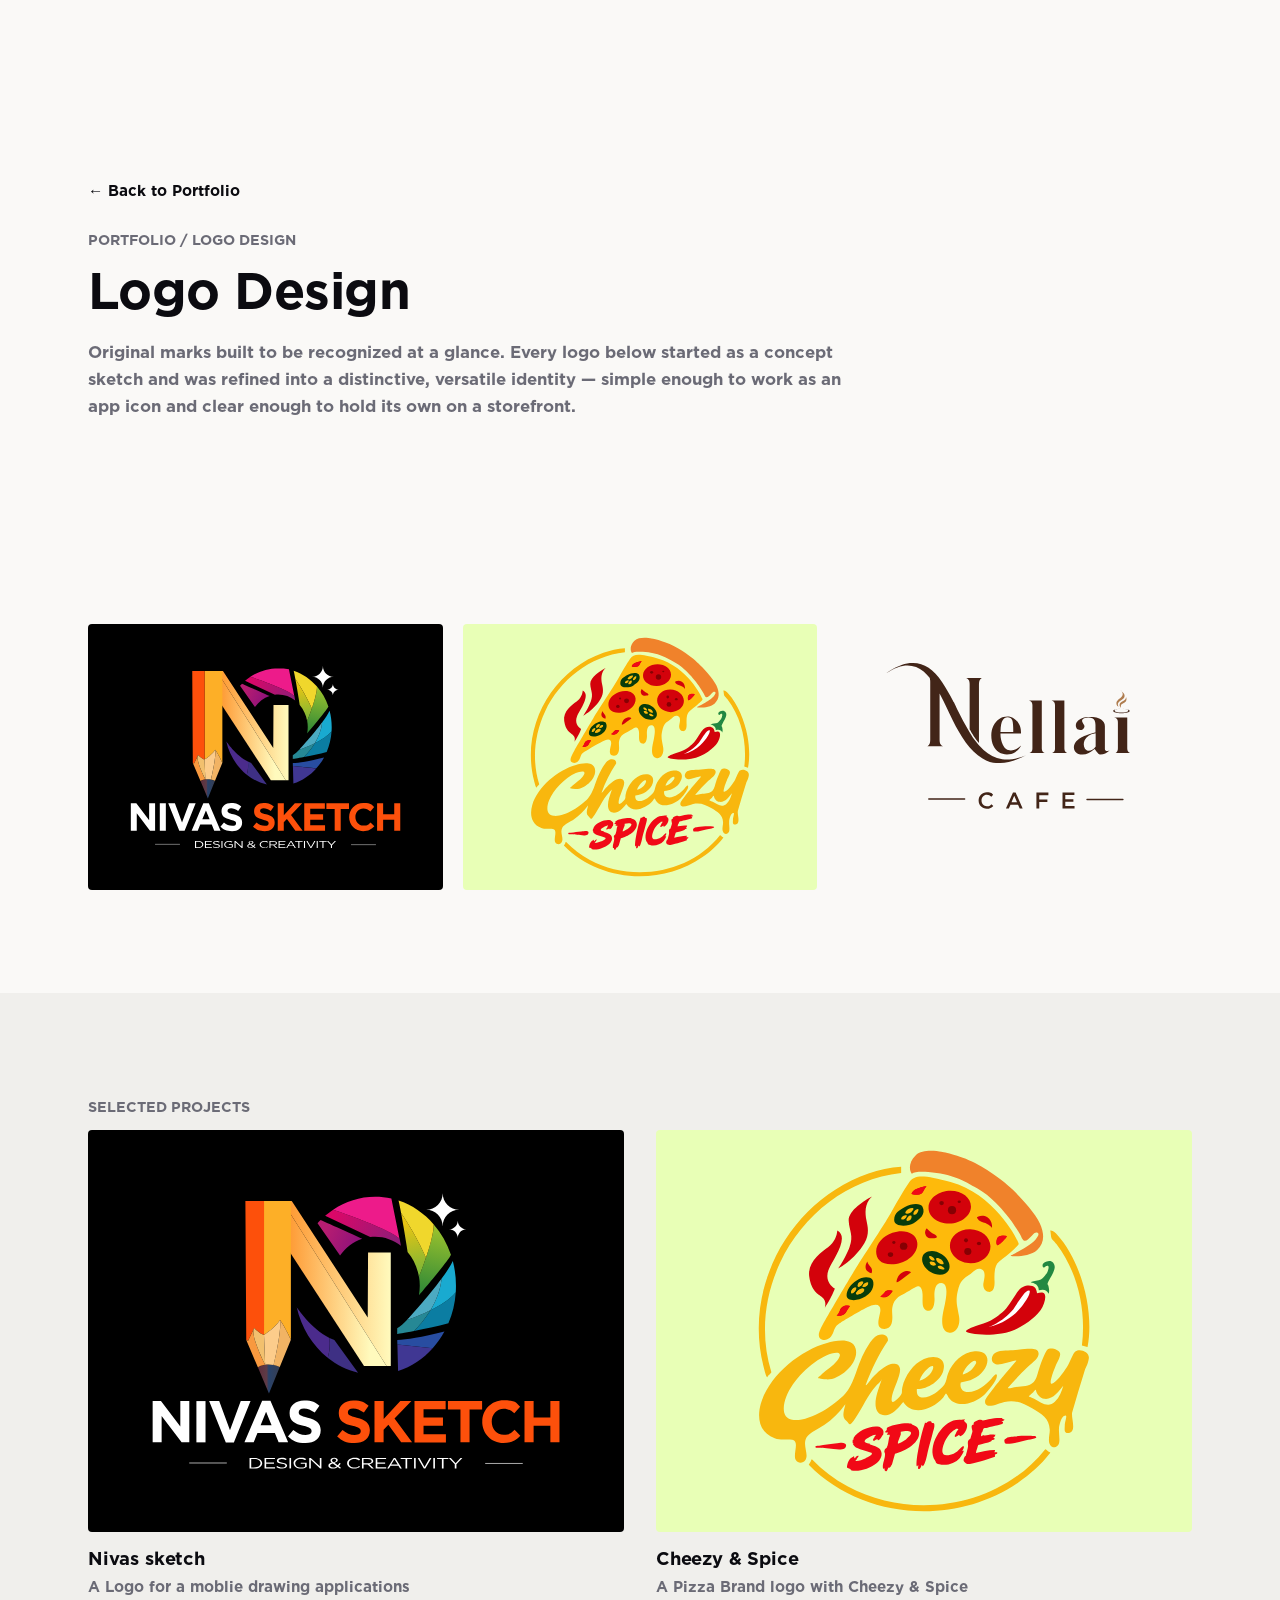
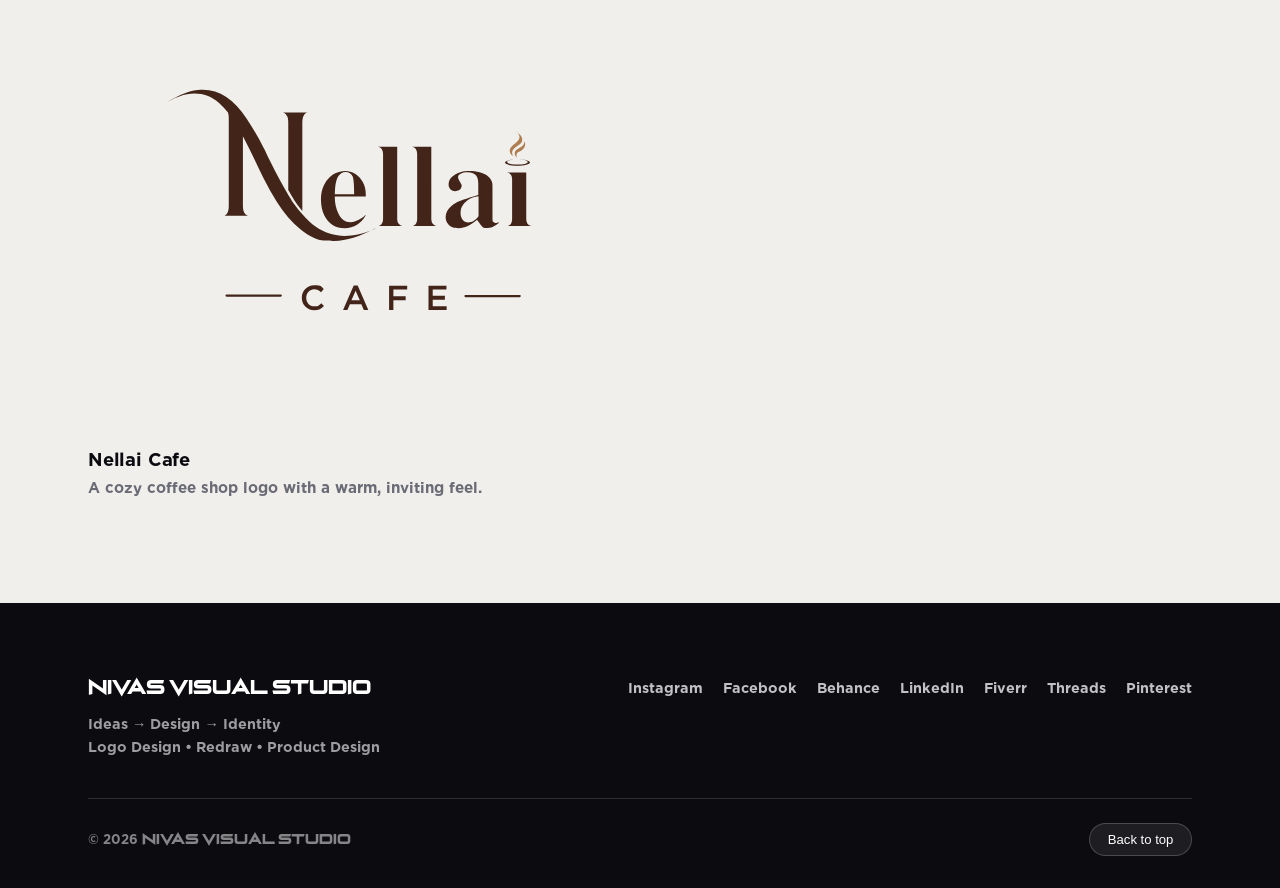
==== logo-design.html @ eeae7294 "nvs" ====
<!DOCTYPE html>
<html lang="en">
<head>
  <meta charset="UTF-8">
  <meta name="viewport" content="width=device-width, initial-scale=1.0">
  <title>Logo Design — NIVAS VISUAL STUDIO</title>
  <meta name="description" content="Logo Design portfolio — NIVAS VISUAL STUDIO">

  <link rel="stylesheet" href="css/style.css">
  <link rel="icon" type="image/svg+xml" href="assets/logo.svg">
</head>
<body>

  <section class="page-intro">
    <div class="container">
      <a href="main.html#portfolio" class="back-link reveal">&larr; Back to Portfolio</a>
      <p class="page-eyebrow reveal">PORTFOLIO / LOGO DESIGN</p>
      <h1 class="page-title reveal">Logo Design</h1>
      <p class="page-lede reveal">Original marks built to be recognized at a glance. Every logo below started as a concept sketch and was refined into a distinctive, versatile identity &mdash; simple enough to work as an app icon and clear enough to hold its own on a storefront.</p>
    </div>
  </section>

  <section>
    <div class="container">
      <div class="gallery-grid reveal">
        <img src="images/logo/Nivas sketch app logo.svg" alt="Logo design gallery image 1" loading="lazy">
        <img src="images/logo/Cheezy Spice Pizza Logo.svg" alt="Logo design gallery image 2" loading="lazy">
        <img src="images/logo/Nellai Cafe.svg" alt="Logo design gallery image 3" loading="lazy">
      </div>
    </div>
  </section>

  <section style="background: var(--color-paper-dim);">
    <div class="container">
      <p class="page-eyebrow reveal">SELECTED PROJECTS</p>

      <div class="project-grid reveal">
        <div class="project-card">
          <img src="images/logo/Nivas sketch app logo.svg" alt="Project 01" loading="lazy">
          <h3 class="project-title">Nivas sketch</h3>
          <p class="project-desc">A Logo for a moblie drawing applications</p>
        </div>

        <div class="project-card">
          <img src="images/logo/Cheezy Spice Pizza Logo.svg" alt="Project 02" loading="lazy">
          <h3 class="project-title">Cheezy & Spice</h3>
          <p class="project-desc">A Pizza Brand logo with Cheezy & Spice</p>
        </div>

        <div class="project-card">
          <img src="images/logo/Nellai Cafe.svg" alt="Project 03" loading="lazy">
          <h3 class="project-title">Nellai Cafe</h3>
          <p class="project-desc">A cozy coffee shop logo with a warm, inviting feel.</p>
        </div>
      </div>
    </div>
  </section>

  <footer class="site-footer">
    <div class="container">
      <div class="footer-top">
        <div>
          <p class="footer-brand">NIVAS VISUAL STUDIO</p>
          <p class="footer-tagline">Ideas &rarr; Design &rarr; Identity</p>
          <p class="footer-services">Logo Design &bull; Redraw &bull; Product Design</p>
        </div>

        <ul class="footer-social">
          <li><a href="https://www.instagram.com/nivas_visuals?stkn=MXJjbTNqYXFpa2Yycw==" target="_blank" rel="noopener">Instagram</a></li>
          <li><a href="https://www.facebook.com/share/1EwUZqebmU/" target="_blank" rel="noopener">Facebook</a></li>
          <li><a href="https://www.behance.net/srinivachinnad" target="_blank" rel="noopener">Behance</a></li>
          <li><a href="https://www.linkedin.com/in/nivas-visual-studio-7a949943b" target="_blank" rel="noopener">LinkedIn</a></li>
          <li><a href="https://www.fiverr.com/nivas_san_" target="_blank" rel="noopener">Fiverr</a></li>
          <li><a href="https://www.threads.com/@nivas_visuals" target="_blank" rel="noopener">Threads</a></li>
          <li><a href="https://pin.it/4zKWXtsOT" target="_blank" rel="noopener">Pinterest</a></li>
        </ul>
      </div>

      <div class="footer-bottom">
        <span>&copy; 2026 <span class="brand-name">NIVAS VISUAL STUDIO</span></span>
        <button class="back-to-top" type="button">Back to top</button>
      </div>
    </div>
  </footer>

  <script src="js/script.js"></script>
  <script>
  (function () {
    var nav = performance.getEntriesByType('navigation')[0];
    var isReload = nav ? nav.type === 'reload'
                       : performance.navigation && performance.navigation.type === 1;

    if (isReload) {
      // Don't let the browser restore the old scroll position
      if ('scrollRestoration' in history) history.scrollRestoration = 'manual';

      // Remove #section from the URL so the browser doesn't jump to it
      if (location.hash) history.replaceState(null, '', location.pathname + location.search);

      window.scrollTo(0, 0);
      window.addEventListener('load', function () {
        window.scrollTo(0, 0);
      });
    }
  })();
</script>
</body>
</html>
---- css/style.css ----
/* Nivas Visual Studio */

@font-face {
  font-family: "Decadence Straight";
  src: url("../fonts/DecadenceStraight.otf") format("opentype");
  font-weight: 100 900;
  font-style: normal;
  font-display: swap;
}

@font-face {
  font-family: "Gotham Bold";
  src: url("../fonts/Gotham-Bold.otf") format("opentype");
  font-weight: 100 900;
  font-style: normal;
  font-display: swap;
}

:root {
  --color-ink: #0b0b10;
  --color-paper: #faf9f7;
  --color-paper-dim: #f0efec;
  --color-gray: #6b6b76;
  --color-line: #e2e0db;
  --color-accent-a: #5b5fef;
  --color-accent-b: #8b5cf6;
  --color-accent-grad: linear-gradient(135deg, var(--color-accent-a), var(--color-accent-b));

  --font-display: "Gotham Bold", "Helvetica Neue", Arial, sans-serif;
  --font-brand: "Decadence Straight", Georgia, serif;
  --font-body: "Gotham Bold", "Helvetica Neue", Arial, sans-serif;

  --space-section: clamp(4rem, 8vw, 8rem);
  --content-max: 1200px;
  --content-narrow: 760px;
}

/* Reset */
*, *::before, *::after { box-sizing: border-box; }

html {
  scroll-behavior: smooth;
  scroll-padding-top: 88px;
}

@media (prefers-reduced-motion: reduce) {
  html { scroll-behavior: auto; }
  * { animation-duration: 0.01ms !important; animation-iteration-count: 1 !important; transition-duration: 0.01ms !important; }
}

body {
  margin: 0;
  font-family: var(--font-body);
  color: var(--color-ink);
  background: var(--color-paper);
  line-height: 1.6;
  -webkit-font-smoothing: antialiased;
  font-synthesis: none;
}

img { max-width: 100%; display: block; }

a { color: inherit; text-decoration: none; }

h1, h2, h3, h4 {
  font-family: var(--font-display);
  margin: 0;
  line-height: 1.1;
  letter-spacing: -0.01em;
}

p { margin: 0; }

.container {
  max-width: var(--content-max);
  margin: 0 auto;
  padding: 0 clamp(1.25rem, 4vw, 3rem);
}

section { padding: var(--space-section) 0; }

.visually-hidden {
  position: absolute;
  width: 1px;
  height: 1px;
  overflow: hidden;
  clip: rect(0,0,0,0);
  white-space: nowrap;
}

a:focus-visible,
button:focus-visible,
input:focus-visible,
textarea:focus-visible,
select:focus-visible {
  outline: 2px solid var(--color-accent-a);
  outline-offset: 3px;
}

/* Header */
.site-header {
  position: fixed;
  top: 0;
  left: 0;
  right: 0;
  z-index: 500;
  background: rgba(250, 249, 247, 0.85);
  backdrop-filter: blur(10px);
  border-bottom: 1px solid var(--color-line);
}

.site-header .container {
  display: flex;
  align-items: center;
  justify-content: space-between;
  height: 76px;
}

.brand {
  display: flex;
  align-items: center;
  gap: 0.65rem;
  font-family: var(--font-brand);
  font-weight: 600;
  font-size: 1.05rem;
}

.brand-mark { width: 30px; height: 30px; }

.main-nav ul {
  list-style: none;
  display: flex;
  gap: clamp(1.25rem, 2vw, 2.25rem);
  margin: 0;
  padding: 0;
}

.main-nav a {
  font-size: 0.95rem;
  color: var(--color-ink);
  position: relative;
  padding: 0.25rem 0;
}

.main-nav a::after {
  content: "";
  position: absolute;
  left: 0;
  right: 100%;
  bottom: -2px;
  height: 1px;
  background: var(--color-ink);
  transition: right 0.25s ease;
}

.main-nav a:hover::after { right: 0; }

.nav-toggle {
  display: none;
  flex-direction: column;
  justify-content: center;
  gap: 5px;
  width: 40px;
  height: 40px;
  background: none;
  border: none;
  cursor: pointer;
  z-index: 600;
}

.nav-toggle span {
  display: block;
  height: 2px;
  background: var(--color-ink);
  border-radius: 2px;
  transition: transform 0.3s ease, opacity 0.3s ease;
}

.nav-toggle.is-open span:nth-child(1) { transform: translateY(7px) rotate(45deg); }
.nav-toggle.is-open span:nth-child(2) { opacity: 0; }
.nav-toggle.is-open span:nth-child(3) { transform: translateY(-7px) rotate(-45deg); }

@media (max-width: 860px) {
  .nav-toggle { display: flex; }

  .main-nav {
    position: fixed;
    inset: 76px 0 0 0;
    background: var(--color-paper);
    transform: translateY(-8px);
    opacity: 0;
    pointer-events: none;
    transition: opacity 0.25s ease, transform 0.25s ease;
  }

  .main-nav.is-open {
    opacity: 1;
    transform: translateY(0);
    pointer-events: auto;
  }

  .main-nav ul {
    flex-direction: column;
    padding: 2rem clamp(1.25rem, 4vw, 3rem);
    gap: 1.5rem;
  }

  .main-nav a { font-size: 1.25rem; }
}

/* Hero */
.hero {
  position: relative;
  min-height: 100vh;
  display: flex;
  align-items: center;
  justify-content: center;
  overflow: hidden;
  background: var(--color-ink);
}

.hero-media {
  position: absolute;
  inset: 0;
}

.hero-media img {
  width: 100%;
  height: 100%;
  object-fit: cover;
  opacity: 0.55;
}

.hero-media::after {
  content: "";
  position: absolute;
  inset: 0;
  background: linear-gradient(180deg, rgba(11,11,16,0.35) 0%, rgba(11,11,16,0.75) 100%);
}

.hero-content {
  position: relative;
  z-index: 2;
  text-align: center;
  color: #fff;
  padding: 0 1.5rem;
  opacity: 0;
  transform: translateY(18px);
  animation: hero-in 1s ease forwards 0.2s;
}

@keyframes hero-in {
  to { opacity: 1; transform: translateY(0); }
}

.hero-logo {
  width: clamp(300px, 10vw, 96px);
  margin: 0 auto 1.75rem;
}

.hero-title {
  font-size: clamp(2rem, 5vw, 3.4rem);
  font-weight: 600;
  letter-spacing: 0.02em;
}

.hero-tagline {
  margin-top: 1rem;
  font-family: var(--font-body);
  font-size: clamp(1rem, 1.6vw, 1.2rem);
  color: rgba(255,255,255,0.78);
}

.scroll-cue {
  position: absolute;
  bottom: 2.25rem;
  left: 50%;
  transform: translateX(-50%);
  z-index: 2;
  display: flex;
  flex-direction: column;
  align-items: center;
  gap: 0.5rem;
  color: rgba(255,255,255,0.7);
  font-size: 0.75rem;
  letter-spacing: 0.08em;
}

.scroll-cue svg {
  animation: cue-bob 1.8s ease-in-out infinite;
}

@keyframes cue-bob {
  0%, 100% { transform: translateY(0); }
  50% { transform: translateY(6px); }
}

/* Scroll reveal */
.reveal {
  opacity: 0;
  transform: translateY(24px);
  transition: opacity 0.7s ease, transform 0.7s ease;
}

.reveal.is-visible { opacity: 1; transform: translateY(0); }

/* Section headings */
.section-heading {
  font-size: clamp(1.9rem, 3.4vw, 2.75rem);
  margin-bottom: 1rem;
}

.section-lede {
  max-width: var(--content-narrow);
  color: var(--color-gray);
  font-size: 1.05rem;
}

/* About */
.about-grid {
  display: grid;
  grid-template-columns: 1.1fr 1.4fr;
  gap: clamp(2rem, 5vw, 5rem);
  align-items: start;
}

.about-headline {
  font-size: clamp(1.7rem, 3vw, 2.3rem);
  color: var(--color-ink);
}

.about-copy p { margin-bottom: 1.15rem; color: var(--color-gray); }
.about-copy p:last-child { margin-bottom: 0; }
.about-copy strong { color: var(--color-ink); font-weight: 600; }

.pillars {
  font-family: var(--font-display);
  font-weight: 600;
  color: var(--color-ink);
}

@media (max-width: 860px) {
  .about-grid { grid-template-columns: 1fr; }
}

/* Services */
.service-block {
  display: grid;
  grid-template-columns: 0.9fr 1.1fr;
  gap: clamp(2rem, 5vw, 4rem);
  align-items: center;
  padding: clamp(2.5rem, 5vw, 4rem) 0;
  border-top: 1px solid var(--color-line);
}

.service-block:first-of-type { border-top: none; }

.service-block.is-reversed { grid-template-columns: 1.1fr 0.9fr; }
.service-block.is-reversed .service-copy { order: 2; }
.service-block.is-reversed .service-figure { order: 1; }

.service-number {
  font-family: var(--font-display);
  font-size: 0.9rem;
  color: var(--color-gray);
  margin-bottom: 0.75rem;
}

.service-title {
  font-size: clamp(1.5rem, 2.6vw, 2.1rem);
  margin-bottom: 0.6rem;
}

.service-subtitle {
  color: var(--color-gray);
  font-style: normal;
  margin-bottom: 1.1rem;
  font-size: 1.05rem;
}

.service-desc { color: var(--color-gray); margin-bottom: 1.4rem; }

.service-list {
  list-style: none;
  margin: 0;
  padding: 0;
  display: grid;
  gap: 0.6rem;
}

.service-list li {
  position: relative;
  padding-left: 1.4rem;
  font-size: 0.95rem;
}

.service-list li::before {
  content: "";
  position: absolute;
  left: 0;
  top: 0.55em;
  width: 6px;
  height: 6px;
  border-radius: 50%;
  background: var(--color-accent-grad);
}

.service-figure {
  border-radius: 4px;
  overflow: hidden;
  aspect-ratio: 4/3;
}

.service-figure img {
  width: 100%;
  height: 100%;
  object-fit: cover;
  transition: transform 0.6s ease;
}

.service-figure:hover img { transform: scale(1.04); }

@media (max-width: 780px) {
  .service-block, .service-block.is-reversed {
    grid-template-columns: 1fr;
  }

  .service-block.is-reversed .service-copy,
  .service-block.is-reversed .service-figure { order: initial; }
}

/* Process */
.process-grid {
  display: grid;
  grid-template-columns: repeat(4, 1fr);
  gap: 1px;
  background: var(--color-line);
  border: 1px solid var(--color-line);
}

.process-step {
  background: var(--color-paper);
  padding: clamp(1.75rem, 3vw, 2.5rem) clamp(1.25rem, 2vw, 1.75rem);
  transition: background 0.3s ease, transform 0.3s ease;
}

.process-step:hover {
  background: var(--color-ink);
  color: #fff;
  transform: translateY(-4px);
}

.process-step:hover .process-number { color: rgba(255,255,255,0.55); }

.process-number {
  font-family: var(--font-display);
  font-size: 0.85rem;
  color: var(--color-gray);
  margin-bottom: 0.9rem;
}

.process-title {
  font-size: 1.15rem;
  margin-bottom: 0.6rem;
}

.process-desc {
  font-size: 0.92rem;
  color: var(--color-gray);
}

.process-step:hover .process-desc { color: rgba(255,255,255,0.75); }

@media (max-width: 780px) {
  .process-grid { grid-template-columns: 1fr; }
}

/* Principles */
.principles-list {
  border-top: 1px solid var(--color-line);
}

.principle-row {
  display: grid;
  grid-template-columns: 1fr 2fr;
  gap: 1.5rem;
  padding: clamp(1.5rem, 3vw, 2.25rem) 0;
  border-bottom: 1px solid var(--color-line);
  align-items: baseline;
}

.principle-name {
  font-family: var(--font-display);
  font-size: clamp(1.4rem, 2.6vw, 2rem);
}

.principle-desc { color: var(--color-gray); max-width: 46ch; }

@media (max-width: 700px) {
  .principle-row { grid-template-columns: 1fr; gap: 0.4rem; }
}

/* Vision */
.vision {
  background: var(--color-ink);
  color: #fff;
}

.vision-statement {
  font-size: clamp(2rem, 5vw, 3.5rem);
  max-width: 14ch;
  margin-bottom: 1.75rem;
}

.vision-copy {
  max-width: var(--content-narrow);
  color: rgba(255,255,255,0.7);
  font-size: 1.05rem;
}

/* Core services */
.core-services {
  display: grid;
  grid-template-columns: repeat(3, 1fr);
  gap: clamp(1.5rem, 3vw, 2.5rem);
}

.core-service h3 {
  font-size: 1.1rem;
  margin-bottom: 0.5rem;
}

.core-service p { color: var(--color-gray); font-size: 0.95rem; }

@media (max-width: 700px) {
  .core-services { grid-template-columns: 1fr; }
}

/* Portfolio */
.portfolio-grid {
  display: grid;
  grid-template-columns: repeat(3, 1fr);
  gap: 1.25rem;
}

.portfolio-card {
  position: relative;
  display: block;
  aspect-ratio: 3/4;
  overflow: hidden;
  border-radius: 4px;
  background: var(--color-ink);
}

.portfolio-card img {
  width: 100%;
  height: 100%;
  object-fit: cover;
  transition: transform 0.7s ease;
}

.portfolio-card:hover img { transform: scale(1.08); }

.portfolio-overlay {
  position: absolute;
  inset: 0;
  background: linear-gradient(0deg, rgba(11,11,16,0.9) 0%, rgba(11,11,16,0.1) 55%);
  display: flex;
  flex-direction: column;
  justify-content: flex-end;
  padding: 1.75rem;
  color: #fff;
}

.portfolio-name {
  font-size: 1.25rem;
  margin-bottom: 0.4rem;
  transition: color 0.3s ease;
}

.portfolio-card:hover .portfolio-name { color: #cfd0ff; }

.portfolio-tag {
  font-size: 0.88rem;
  color: rgba(255,255,255,0.75);
  transform: translateY(6px);
  opacity: 0.85;
  transition: transform 0.3s ease, opacity 0.3s ease;
}

.portfolio-card:hover .portfolio-tag { transform: translateY(0); opacity: 1; }

@media (max-width: 900px) {
  .portfolio-grid { grid-template-columns: 1fr; }
  .portfolio-card { aspect-ratio: 4/3; }
}

/* Testimonials */
.testimonials-head {
  display: flex;
  align-items: flex-end;
  justify-content: space-between;
  gap: 1.5rem;
  flex-wrap: wrap;
  margin-bottom: 2.5rem;
}

.btn {
  display: inline-flex;
  align-items: center;
  gap: 0.55rem;
  padding: 0.75rem 1.4rem;
  border-radius: 100px;
  font-family: var(--font-body);
  font-size: 0.95rem;
  font-weight: 600;
  cursor: pointer;
  border: 1px solid var(--color-ink);
  background: transparent;
  color: var(--color-ink);
  transition: background 0.25s ease, color 0.25s ease, transform 0.2s ease;
}

.btn:hover { transform: translateY(-1px); }

.btn-primary {
  background: var(--color-ink);
  color: #fff;
  border-color: var(--color-ink);
}

.btn-primary:hover { background: #1e1e28; }

.btn-outline:hover { background: var(--color-ink); color: #fff; }

.testimonial-grid {
  display: grid;
  grid-template-columns: repeat(auto-fit, minmax(260px, 1fr));
  gap: 1.5rem;
}

.testimonial-card {
  background: var(--color-paper-dim);
  border-radius: 6px;
  padding: 1.75rem;
}

.testimonial-person {
  display: flex;
  align-items: center;
  gap: 0.85rem;
  margin-bottom: 1rem;
}

.testimonial-avatar {
  width: 44px;
  height: 44px;
  border-radius: 50%;
  object-fit: cover;
  background: var(--color-accent-grad);
}

.testimonial-name { font-weight: 600; font-size: 0.95rem; }

.testimonial-text {
  font-size: 0.95rem;
  color: var(--color-gray);
}

/* Modal */
.modal-overlay {
  position: fixed;
  inset: 0;
  background: rgba(11,11,16,0.55);
  display: flex;
  align-items: center;
  justify-content: center;
  padding: 1.5rem;
  z-index: 1000;
  opacity: 0;
  pointer-events: none;
  transition: opacity 0.25s ease;
}

.modal-overlay.is-open { opacity: 1; pointer-events: auto; }

.modal {
  background: var(--color-paper);
  border-radius: 8px;
  padding: clamp(1.75rem, 4vw, 2.5rem);
  width: 100%;
  max-width: 460px;
  transform: translateY(12px);
  transition: transform 0.25s ease;
}

.modal-overlay.is-open .modal { transform: translateY(0); }

.modal-head {
  display: flex;
  align-items: center;
  justify-content: space-between;
  margin-bottom: 1.4rem;
}

.modal-close {
  background: none;
  border: none;
  cursor: pointer;
  font-size: 1.4rem;
  line-height: 1;
  color: var(--color-gray);
}

/* Forms */
.form-field { margin-bottom: 1.1rem; }

.form-field label {
  display: block;
  font-size: 0.85rem;
  font-weight: 600;
  margin-bottom: 0.4rem;
}

.form-field input,
.form-field textarea,
.form-field select {
  width: 100%;
  padding: 0.75rem 0.9rem;
  border: 1px solid var(--color-line);
  border-radius: 4px;
  font-family: var(--font-body);
  font-size: 0.95rem;
  background: #fff;
  color: var(--color-ink);
}

.form-field textarea { resize: vertical; min-height: 110px; }

.form-note {
  font-size: 0.82rem;
  color: var(--color-gray);
  margin-top: 0.75rem;
}

.form-success {
  display: none;
  margin-top: 1rem;
  padding: 0.85rem 1rem;
  border-radius: 4px;
  background: #eef1ff;
  color: #363bb0;
  font-size: 0.9rem;
}

.form-success.is-visible { display: block; }

/* Contact */
.contact-grid {
  display: grid;
  grid-template-columns: 1fr 1fr;
  gap: clamp(2rem, 5vw, 4rem);
  align-items: start;
}

.contact-statement {
  font-size: clamp(1.5rem, 3vw, 2.1rem);
  margin-bottom: 1.75rem;
}

.contact-channels {
  list-style: none;
  margin: 0;
  padding: 0;
  display: grid;
  gap: 0.75rem;
}

.contact-channels a {
  display: inline-flex;
  align-items: center;
  gap: 0.5rem;
  font-size: 0.98rem;
  border-bottom: 1px solid transparent;
}

.contact-channels a:hover { border-color: var(--color-ink); }

@media (max-width: 800px) {
  .contact-grid { grid-template-columns: 1fr; }
}

/* Footer */
.site-footer {
  background: var(--color-ink);
  color: rgba(255,255,255,0.8);
  padding: clamp(3rem, 6vw, 4.5rem) 0 2rem;
}

.footer-top {
  display: flex;
  flex-wrap: wrap;
  gap: 2rem;
  justify-content: space-between;
  padding-bottom: 2.5rem;
  border-bottom: 1px solid rgba(255,255,255,0.14);
}

.footer-brand {
  font-family: var(--font-brand);
  font-weight: 600;
  color: #fff;
  font-size: 1.1rem;
  margin-bottom: 0.6rem;
}

.footer-tagline, .footer-services {
  font-size: 0.9rem;
  color: rgba(255,255,255,0.6);
}

.footer-social {
  list-style: none;
  display: flex;
  gap: 1.25rem;
  margin: 0;
  padding: 0;
}

.footer-social a { font-size: 0.9rem; color: rgba(255,255,255,0.75); }
.footer-social a:hover { color: #fff; }

.footer-bottom {
  display: flex;
  justify-content: space-between;
  align-items: center;
  flex-wrap: wrap;
  gap: 1rem;
  padding-top: 1.5rem;
  font-size: 0.82rem;
  color: rgba(255,255,255,0.5);
}

.back-to-top {
  background: rgba(255,255,255,0.08);
  border: 1px solid rgba(255,255,255,0.2);
  color: #fff;
  border-radius: 100px;
  padding: 0.5rem 1.1rem;
  font-size: 0.82rem;
  cursor: pointer;
}

.back-to-top:hover { background: rgba(255,255,255,0.16); }

/* Sub-pages */
.page-intro { padding-top: calc(76px + var(--space-section)); }

.page-eyebrow {
  color: var(--color-gray);
  font-size: 0.9rem;
  margin-bottom: 0.75rem;
}

.page-title {
  font-size: clamp(2.1rem, 5vw, 3.2rem);
  margin-bottom: 1.25rem;
}

.page-lede {
  max-width: var(--content-narrow);
  color: var(--color-gray);
  font-size: 1.05rem;
}

.gallery-grid {
  display: grid;
  grid-template-columns: repeat(3, 1fr);
  gap: 1.25rem;
}

.gallery-grid img {
  border-radius: 4px;
  aspect-ratio: 4/3;
  object-fit: cover;
}

.project-grid {
  display: grid;
  grid-template-columns: repeat(2, 1fr);
  gap: 2rem;
}

.project-card img {
  border-radius: 4px;
  aspect-ratio: 4/3;
  object-fit: cover;
  margin-bottom: 1rem;
}

.project-title { font-size: 1.15rem; margin-bottom: 0.4rem; }
.project-desc { color: var(--color-gray); font-size: 0.95rem; }

.back-link {
  display: inline-flex;
  align-items: center;
  gap: 0.5rem;
  font-size: 0.95rem;
  font-weight: 600;
  margin-bottom: 1.5rem;
}

@media (max-width: 900px) {
  .gallery-grid, .project-grid { grid-template-columns: 1fr; }
}

/* Brand name font */
.brand-name { font-family: var(--font-brand) !important; }
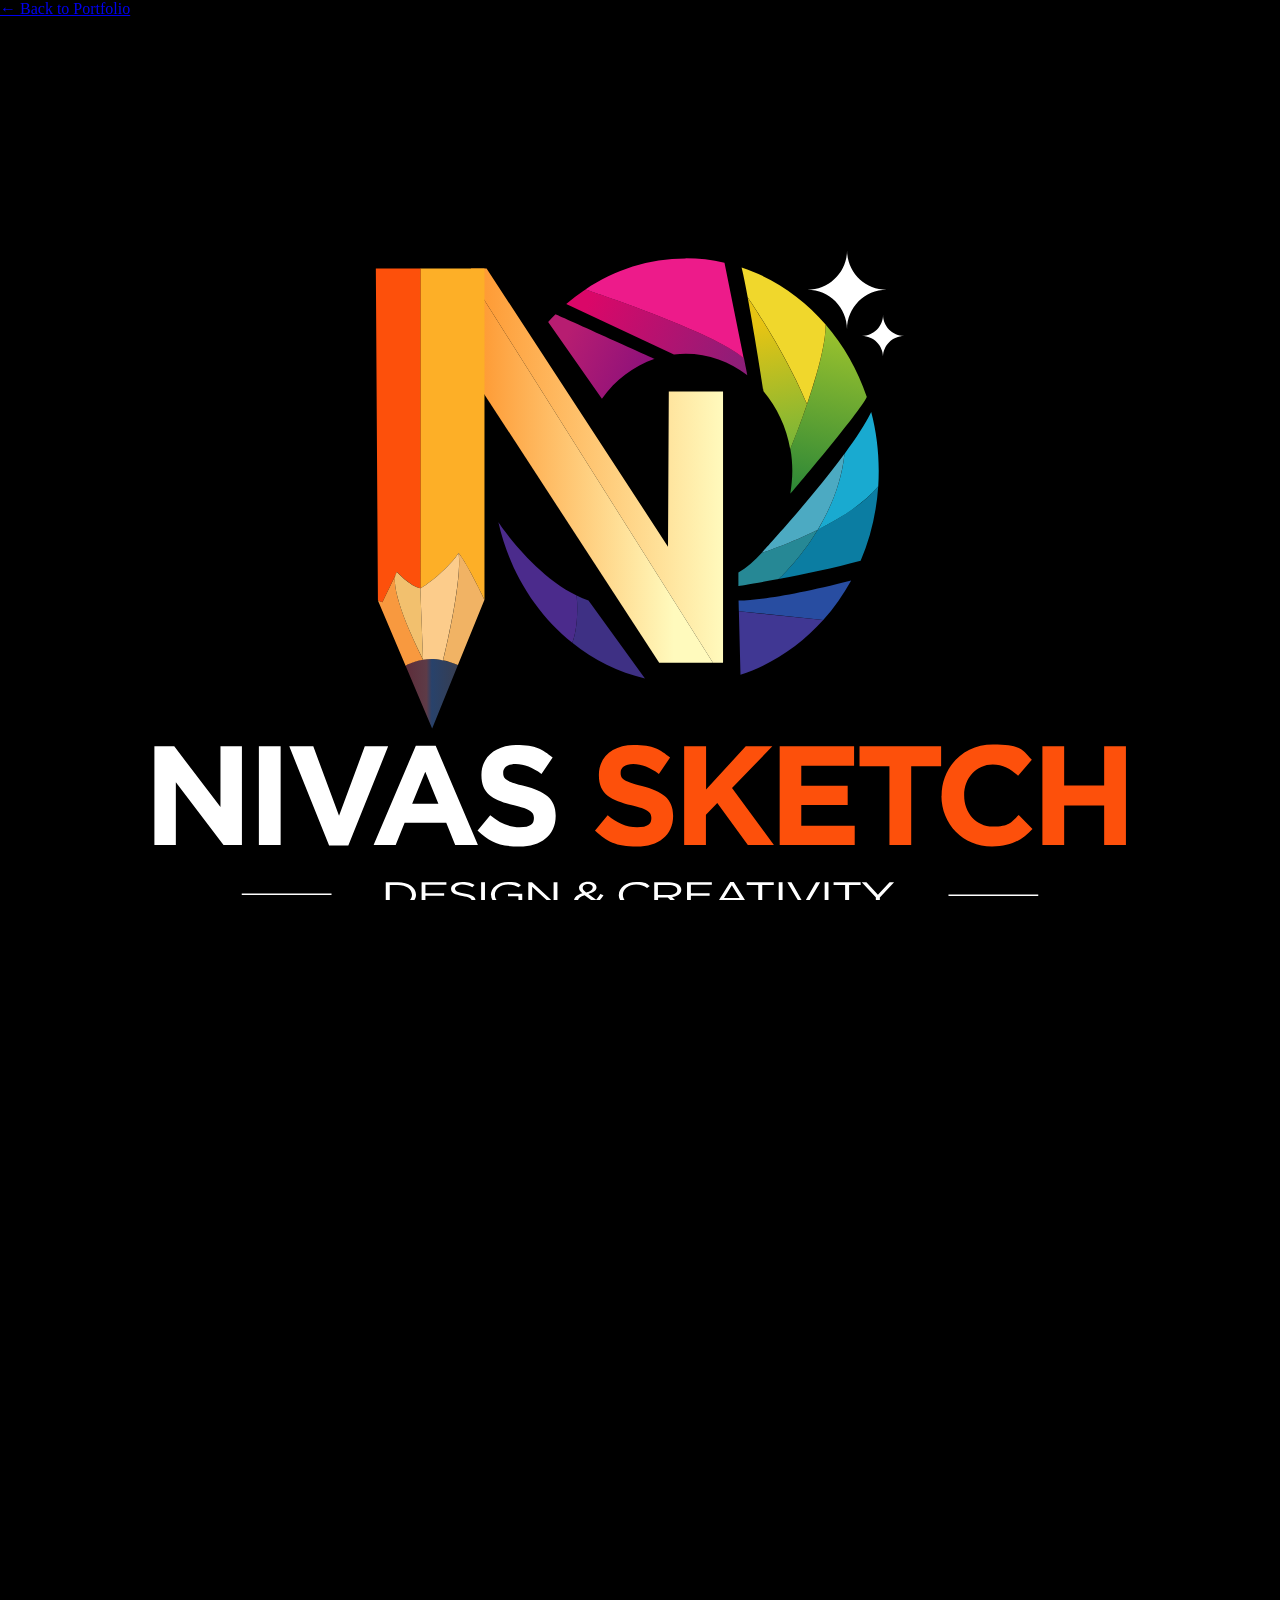
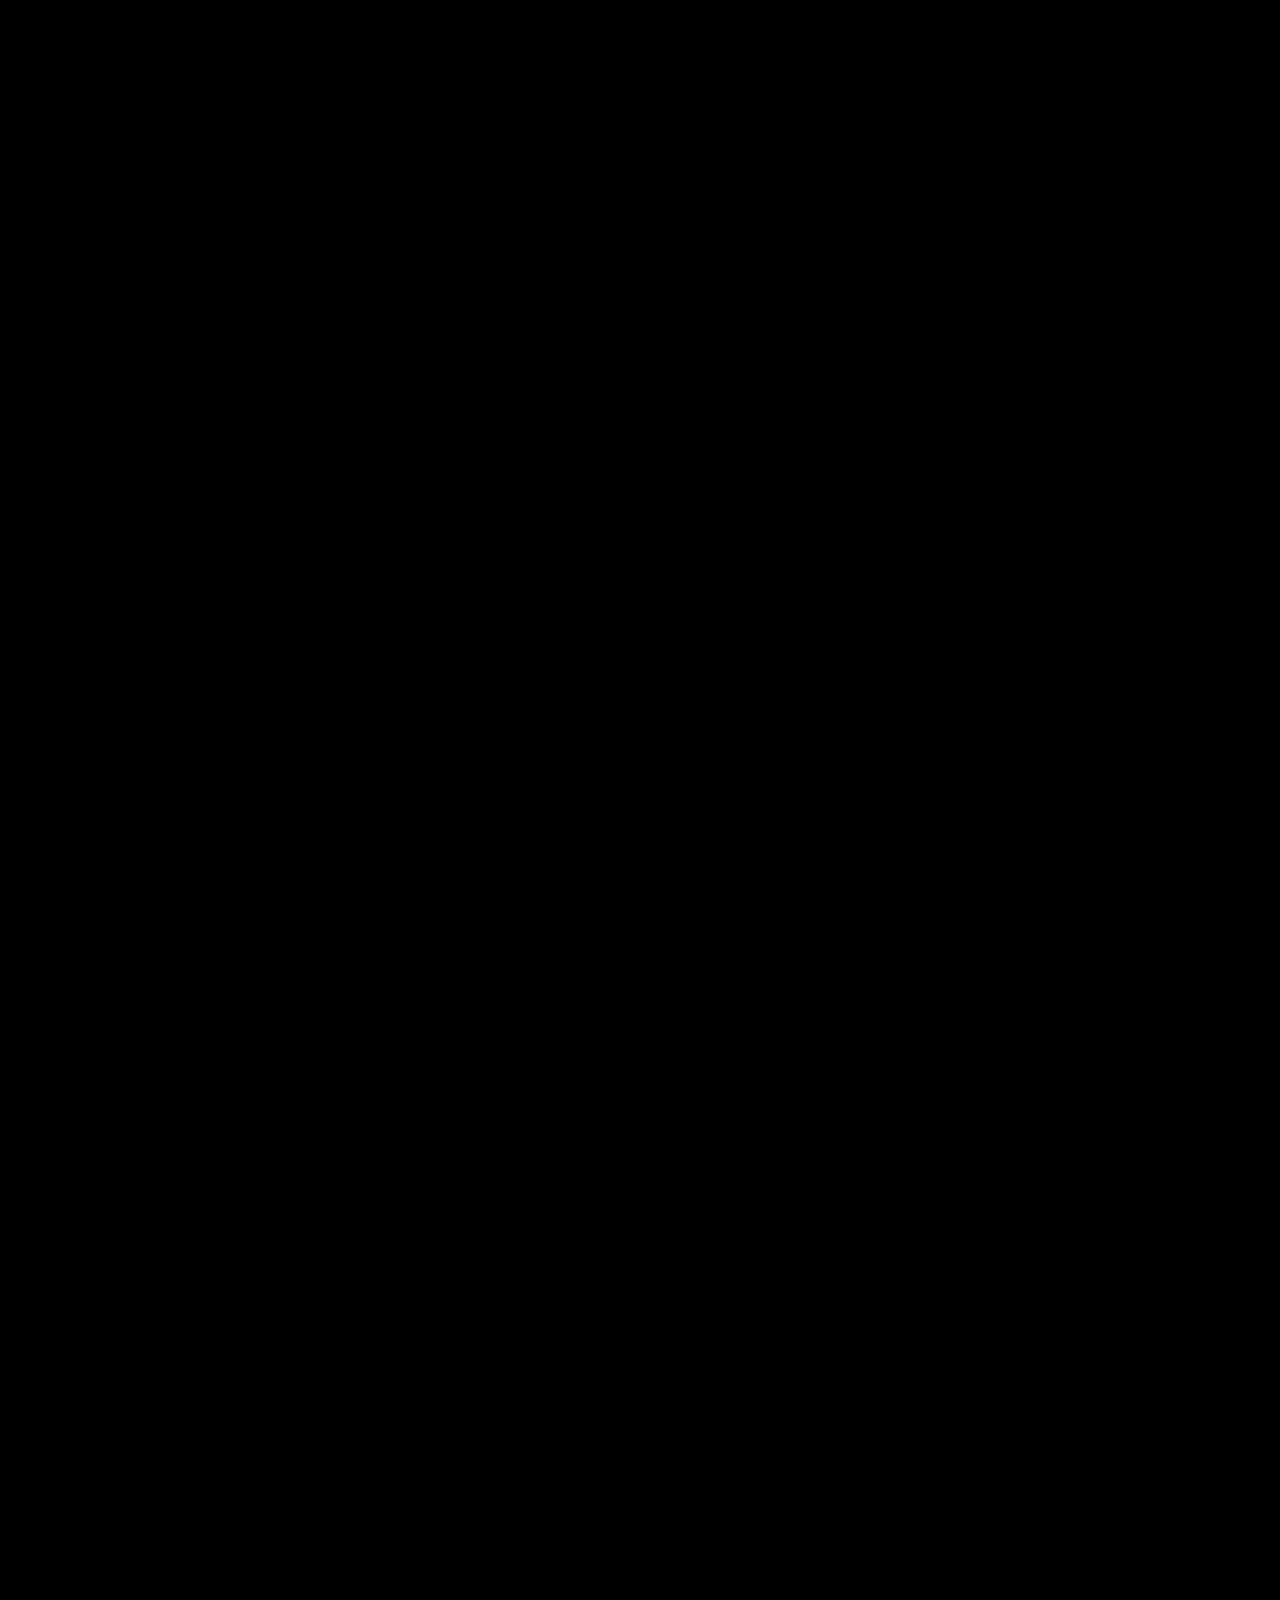
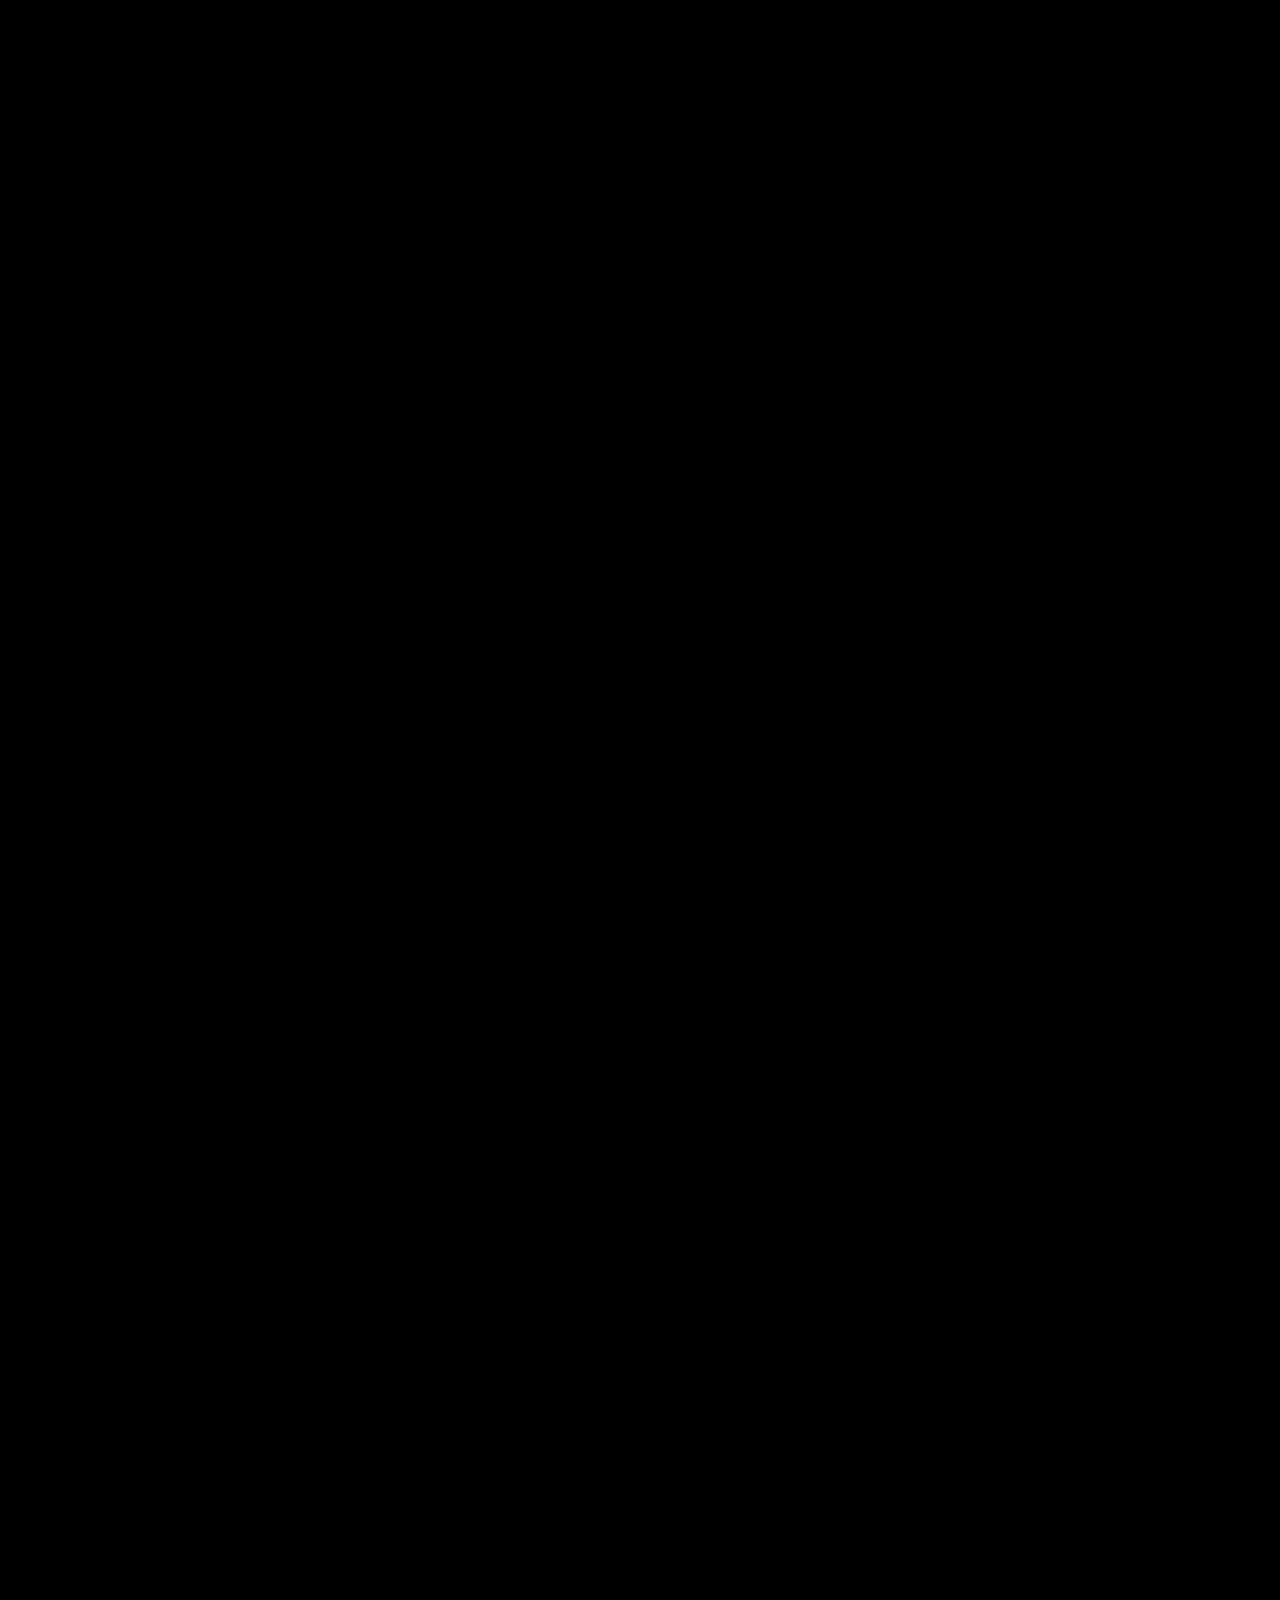
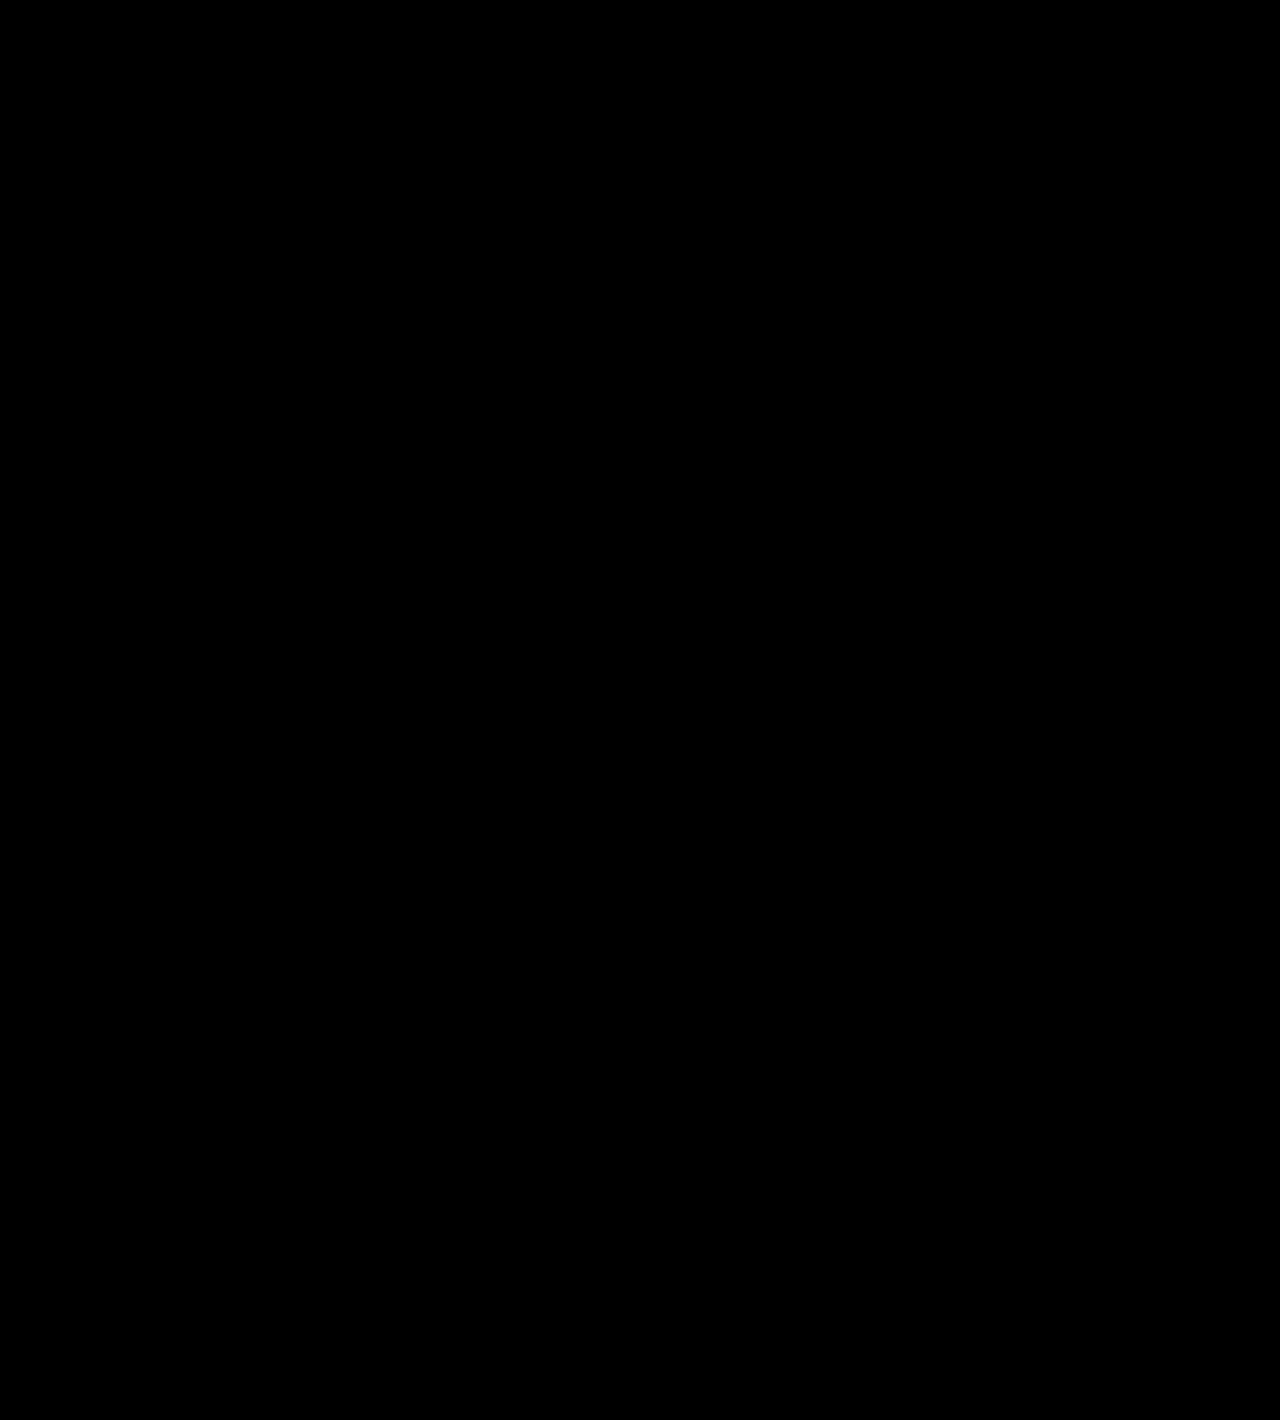
==== commit 7398578c: "Update logo-design.html Updated meta tags and added canonical link for SEO." ====
--- a/logo-design.html
+++ b/logo-design.html
@@ -2,12 +2,21 @@
 <html lang="en">
 <head>
   <meta charset="UTF-8">
-  <meta name="viewport" content="width=device-width, initial-scale=1.0">
-  <title>Logo Design — NIVAS VISUAL STUDIO</title>
-  <meta name="description" content="Logo Design portfolio — NIVAS VISUAL STUDIO">
+  <meta name="viewport" content="width=device-width, initial-scale=1">
+  <title>Nivas Visual Studio | Portfolio & Creative Studio</title>
+  <meta name="description" content="Welcome to Nivas Visual Studio. Explore our visual art, design, and creative portfolio.">
+  <link rel="canonical" href="https://nivasvisualstudio.in/" />
+  <link rel="icon" type="image/svg+xml" href="assets/logo.svg">
+  <meta name="google-site-verification" content="T27HMMKFLb3zvgQTBLSldwvNvk717t6Sdw0P6hKY0VY" />
+  <meta name="theme-color" content="#000000">
 
-  <link rel="stylesheet" href="css/style.css">
-  <link rel="icon" type="image/svg+xml" href="assets/logo.svg">
+  <link rel="preload" href="fonts/DecadenceStraight.otf" as="font" type="font/otf" crossorigin>
+  <link rel="preload" href="fonts/Gotham-Bold.otf" as="font" type="font/otf" crossorigin>
+  <link rel="stylesheet" href="style.css">
+
+  <noscript>
+    <meta http-equiv="refresh" content="0;url=main.html">
+  </noscript>
 </head>
 <body>
 
--- a/style.css
+++ b/style.css
@@ -0,0 +1,358 @@
+@font-face {
+  font-family: "Decadence Straight";
+  src: url("fonts/DecadenceStraight.otf") format("opentype");
+  font-weight: normal;
+  font-style: normal;
+  font-display: block;
+}
+
+@font-face {
+  font-family: "Gotham";
+  src: url("fonts/Gotham-Bold.otf") format("opentype");
+  font-weight: 700;
+  font-style: normal;
+  font-display: block;
+}
+
+:root {
+  --t-jump: 300ms;
+  --t-spread: 450ms;
+  --t-expand: 850ms;
+  --t-tagline: 1450ms;
+  --t-flash: 3450ms;
+  --t-redirect: 3950ms;
+  --t-reduced: 1400ms;
+
+  --d-jump: 650ms;
+  --d-spread: 750ms;
+  --d-expand: 700ms;
+  --d-tagline: 600ms;
+  --d-flash: 420ms;
+  --d-exit: 450ms;
+
+  --bg: #000000;
+  --blue: #0000E1;
+  --white: #FFFFFF;
+  --tagline-color: rgba(255, 255, 255, .72);
+
+  /* Fluid type: scales with width, but never taller than the screen allows */
+  --font-size: clamp(1.55rem, min(7.2vw, 16vh), 6rem);
+  --gap-spread: .55em;
+  --gap-word: .3em;
+  --ease-out: cubic-bezier(.22, 1, .36, 1);
+  --ease-leap: cubic-bezier(.6, -.3, .75, .1);
+
+  /* 3D leap distances in em so they scale with the text */
+  --z-i: 4.8em;
+  --z-a: 5.4em;
+}
+
+*,
+*::before,
+*::after {
+  box-sizing: border-box;
+  margin: 0;
+  padding: 0;
+}
+
+html {
+  -webkit-text-size-adjust: 100%;
+  text-size-adjust: 100%;
+}
+
+html,
+body {
+  width: 100%;
+  height: 100%;
+  height: 100dvh;
+  background: var(--bg);
+  overflow: hidden;
+  overscroll-behavior: none;
+  -webkit-tap-highlight-color: transparent;
+  -webkit-font-smoothing: antialiased;
+  -moz-osx-font-smoothing: grayscale;
+}
+
+.intro {
+  position: fixed;
+  inset: 0;
+  display: grid;
+  place-items: center;
+  background: var(--bg);
+  overflow: hidden;
+  padding:
+    env(safe-area-inset-top)
+    max(4vw, env(safe-area-inset-right))
+    env(safe-area-inset-bottom)
+    max(4vw, env(safe-area-inset-left));
+  transition: opacity var(--d-exit) ease;
+}
+
+.intro.is-exit {
+  opacity: 0;
+}
+
+.stage {
+  display: flex;
+  flex-direction: column;
+  align-items: center;
+  max-width: 100%;
+  font-size: var(--font-size);
+  text-align: center;
+  transition: opacity 160ms ease;
+}
+
+.is-flash-peak .stage {
+  opacity: 0;
+}
+
+.word {
+  display: flex;
+  align-items: baseline;
+  justify-content: center;
+  max-width: 100%;
+  white-space: nowrap;
+  line-height: 1.1;
+  perspective: 9.4em;
+  perspective-origin: 50% 60%;
+  transform-style: preserve-3d;
+}
+
+.anchor {
+  font-family: "Decadence Straight", "Times New Roman", serif;
+  font-weight: normal;
+  color: var(--blue);
+  display: block;
+  transition: margin var(--d-spread) var(--ease-out);
+}
+
+.anchor-v,
+.anchor-s {
+  margin-left: 0;
+}
+
+.is-spread .anchor-v,
+.is-spread .anchor-s {
+  margin-left: var(--gap-spread);
+}
+
+.is-expand .anchor-v,
+.is-expand .anchor-s {
+  margin-left: var(--gap-word);
+}
+
+.is-expand .anchor {
+  transition-duration: var(--d-expand);
+}
+
+.slot {
+  display: block;
+  width: calc(var(--w, .45) * 1em);
+  font-family: "Decadence Straight", "Times New Roman", serif;
+  color: var(--blue);
+  transition: width var(--d-spread) var(--ease-out);
+}
+
+.is-spread .slot {
+  width: 0;
+}
+
+.cut {
+  display: block;
+  width: max-content;
+  transform-origin: 50% 90%;
+  will-change: transform, opacity;
+  backface-visibility: hidden;
+  -webkit-backface-visibility: hidden;
+  transition:
+    transform var(--d-jump) var(--ease-leap),
+    opacity calc(var(--d-jump) * .8) ease-in calc(var(--d-jump) * .2);
+}
+
+.is-jump .cut-i {
+  transform: translate3d(-.15em, -.7em, var(--z-i)) rotate(-14deg) scale(2.2);
+  opacity: 0;
+}
+
+.is-jump .cut-a {
+  transform: translate3d(.15em, -.55em, var(--z-a)) rotate(12deg) scale(2.4);
+  opacity: 0;
+  transition-delay: 60ms, 120ms;
+}
+
+.rest {
+  display: block;
+  width: 0;
+  overflow: hidden;
+  padding: .12em 0;
+  margin: -.12em 0;
+  font-family: "Gotham", "Montserrat", "Helvetica Neue", Arial, sans-serif;
+  font-weight: 700;
+  font-size: .62em;
+  letter-spacing: .01em;
+  color: var(--white);
+  transition: width var(--d-expand) var(--ease-out);
+}
+
+.rest-in {
+  display: block;
+  width: max-content;
+  white-space: nowrap;
+  opacity: 0;
+  transform: translateX(-.5em);
+  padding-left: .08em;
+  transition:
+    opacity var(--d-expand) ease,
+    transform var(--d-expand) var(--ease-out);
+}
+
+.is-expand .rest {
+  width: calc(var(--w, 2) * 1em);
+}
+
+.is-expand .rest-in {
+  opacity: 1;
+  transform: none;
+}
+
+.tagline {
+  max-width: 92vw;
+  margin-top: .9em;
+  font-family: "Gotham", "Montserrat", "Helvetica Neue", Arial, sans-serif;
+  font-weight: 700;
+  font-size: .26em;
+  line-height: 1.5;
+  letter-spacing: .28em;
+  text-transform: uppercase;
+  color: var(--tagline-color);
+  opacity: 0;
+  transform: translateY(.8em);
+  transition:
+    opacity var(--d-tagline) ease,
+    transform var(--d-tagline) var(--ease-out);
+}
+
+.is-tagline .tagline {
+  opacity: 1;
+  transform: none;
+}
+
+.flash {
+  position: absolute;
+  inset: 0;
+  pointer-events: none;
+  opacity: 0;
+  background: radial-gradient(circle at 50% 50%, #fff 0%, #fff 35%, #dfe4ff 100%);
+}
+
+.is-flash .flash {
+  animation: flash var(--d-flash) ease-out forwards;
+}
+
+@keyframes flash {
+  0% {
+    opacity: 0;
+  }
+
+  30% {
+    opacity: 1;
+  }
+
+  100% {
+    opacity: 0;
+  }
+}
+
+/* =========================================================
+   RESPONSIVE
+   ========================================================= */
+
+/* Very large screens: cap the size so it doesn't get huge */
+@media (min-width: 1600px) {
+  :root {
+    --font-size: clamp(5rem, min(6vw, 16vh), 8rem);
+  }
+}
+
+/* Tablets */
+@media (max-width: 1024px) {
+  :root {
+    --font-size: clamp(1.6rem, min(7.6vw, 16vh), 5rem);
+  }
+}
+
+/* Large phones / small tablets portrait */
+@media (max-width: 768px) {
+  :root {
+    --font-size: clamp(1.45rem, min(8vw, 16vh), 3.6rem);
+    --gap-spread: .5em;
+  }
+
+  .tagline {
+    letter-spacing: .22em;
+    font-size: .28em;
+  }
+}
+
+/* Phones */
+@media (max-width: 520px) {
+  :root {
+    --font-size: clamp(1.3rem, min(8.6vw, 16vh), 3rem);
+    --gap-spread: .4em;
+    --z-i: 3.6em;
+    --z-a: 4em;
+  }
+
+  .intro {
+    padding-left: max(3vw, env(safe-area-inset-left));
+    padding-right: max(3vw, env(safe-area-inset-right));
+  }
+
+  .tagline {
+    letter-spacing: .18em;
+    font-size: .3em;
+  }
+}
+
+/* Small phones (iPhone SE, older Androids) */
+@media (max-width: 360px) {
+  :root {
+    --font-size: clamp(1.15rem, min(8.4vw, 16vh), 2.4rem);
+    --gap-spread: .34em;
+  }
+
+  .tagline {
+    letter-spacing: .14em;
+    font-size: .32em;
+  }
+}
+
+/* Landscape phones: short screens, so size by height */
+@media (max-height: 480px) and (orientation: landscape) {
+  :root {
+    --font-size: clamp(1.2rem, min(6vw, 15vh), 3rem);
+  }
+
+  .tagline {
+    margin-top: .6em;
+  }
+}
+
+/* =========================================================
+   REDUCED MOTION
+   ========================================================= */
+@media (prefers-reduced-motion: reduce) {
+  .intro.reduced *,
+  .intro.reduced {
+    transition-duration: 1ms !important;
+    transition-delay: 0ms !important;
+  }
+
+  .intro.reduced .flash {
+    display: none;
+  }
+
+  .intro.reduced {
+    transition: opacity 400ms ease !important;
+  }
+}
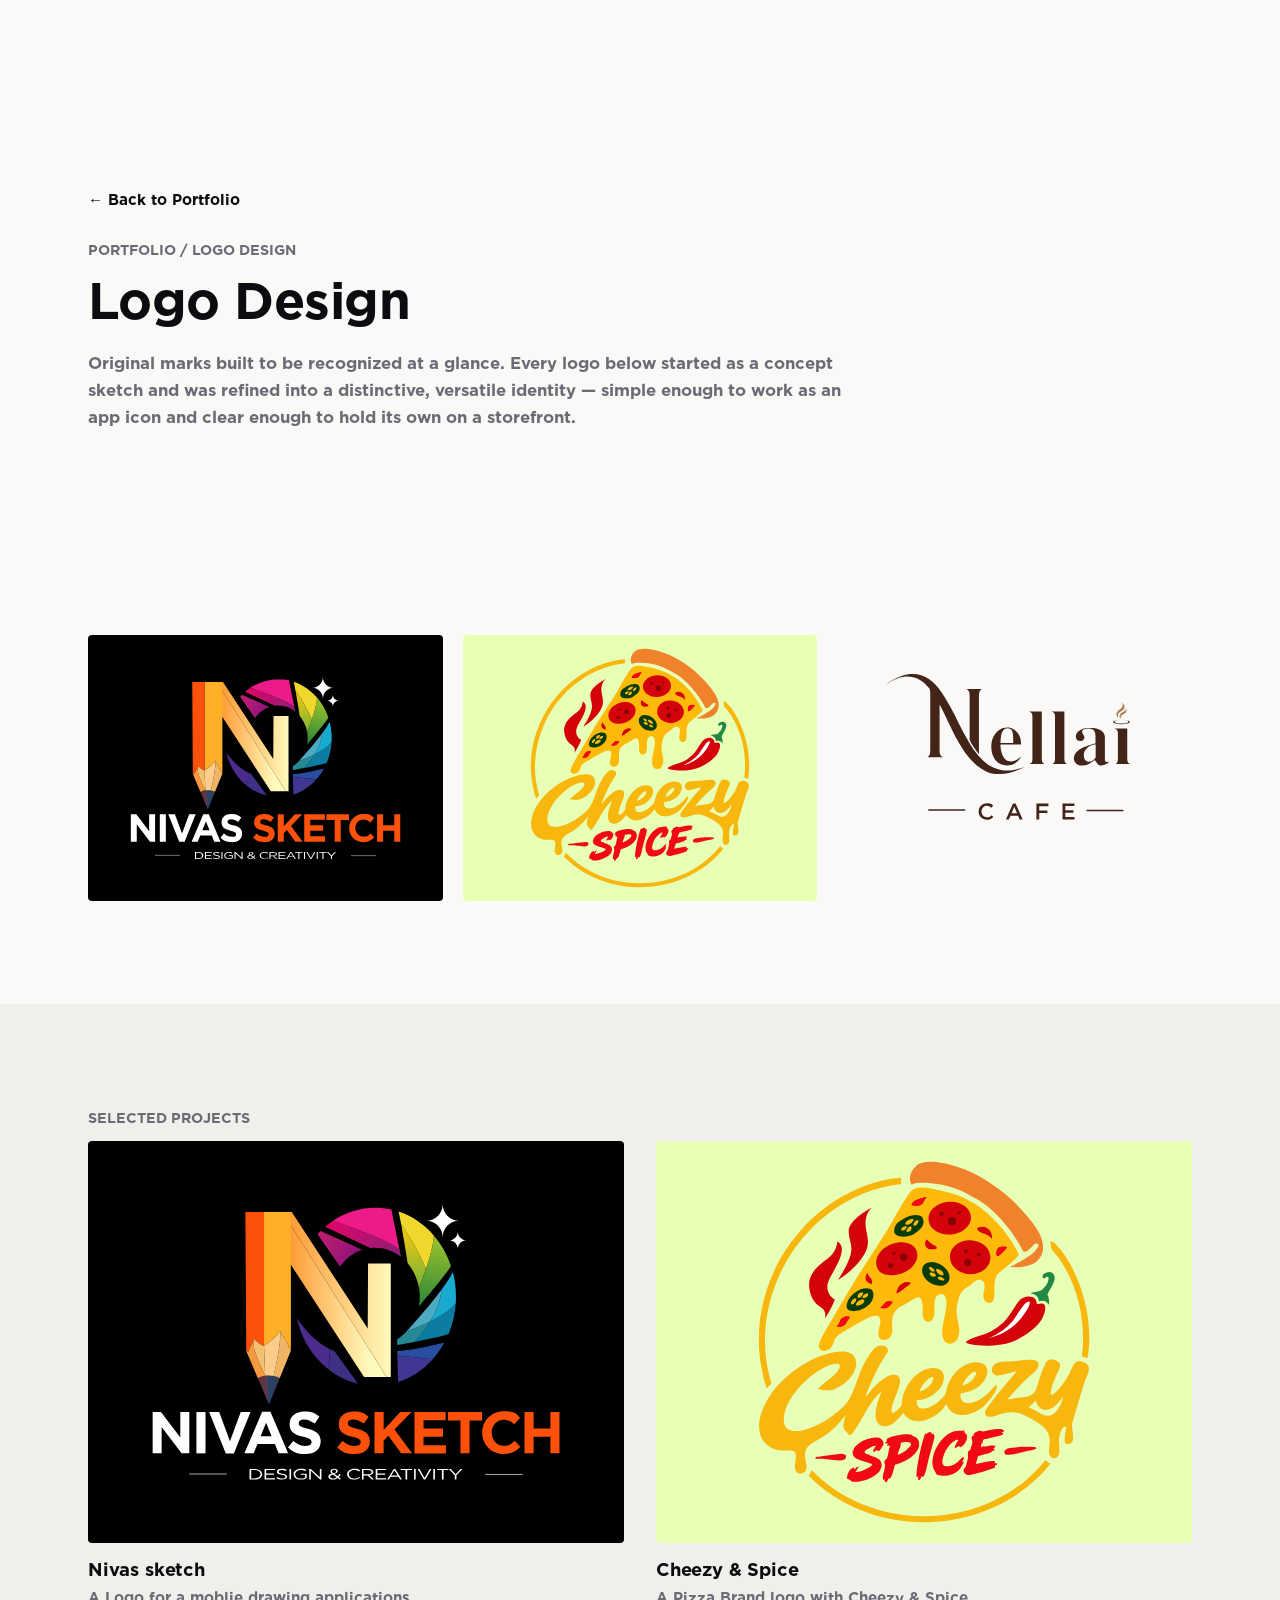
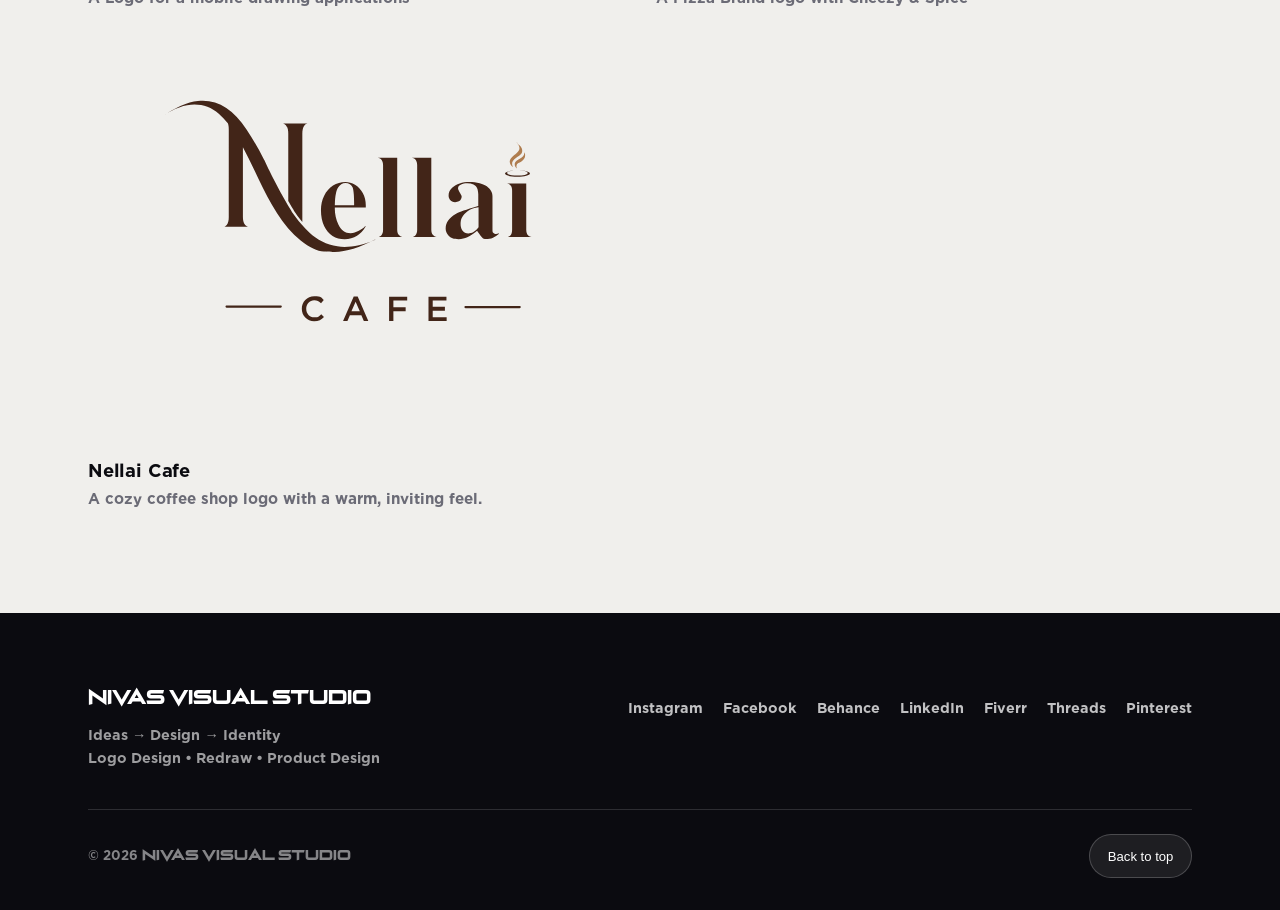
==== commit 36da173d: "Update logo-design.html" ====
--- a/logo-design.html
+++ b/logo-design.html
@@ -12,7 +12,7 @@
 
   <link rel="preload" href="fonts/DecadenceStraight.otf" as="font" type="font/otf" crossorigin>
   <link rel="preload" href="fonts/Gotham-Bold.otf" as="font" type="font/otf" crossorigin>
-  <link rel="stylesheet" href="style.css">
+  <link rel="stylesheet" href="css/style.css">
 
   <noscript>
     <meta http-equiv="refresh" content="0;url=main.html">
--- a/css/style.css
+++ b/css/style.css
@@ -0,0 +1,999 @@
+/* Nivas Visual Studio — fully responsive stylesheet */
+
+@font-face {
+  font-family: "Decadence Straight";
+  src: url("../fonts/DecadenceStraight.otf") format("opentype");
+  font-weight: 100 900;
+  font-style: normal;
+  font-display: swap;
+}
+
+@font-face {
+  font-family: "Gotham Bold";
+  src: url("../fonts/Gotham-Bold.otf") format("opentype");
+  font-weight: 100 900;
+  font-style: normal;
+  font-display: swap;
+}
+
+:root {
+  --color-ink: #0b0b10;
+  --color-paper: #faf9f7;
+  --color-paper-dim: #f0efec;
+  --color-gray: #6b6b76;
+  --color-line: #e2e0db;
+  --color-accent-a: #5b5fef;
+  --color-accent-b: #8b5cf6;
+  --color-accent-grad: linear-gradient(135deg, var(--color-accent-a), var(--color-accent-b));
+
+  --font-display: "Gotham Bold", "Helvetica Neue", Arial, sans-serif;
+  --font-brand: "Decadence Straight", Georgia, serif;
+  --font-body: "Gotham Bold", "Helvetica Neue", Arial, sans-serif;
+
+  --space-section: clamp(3.5rem, 8vw, 8rem);
+  --content-max: 1200px;
+  --content-narrow: 760px;
+  --header-h: 76px;
+  --gutter: clamp(1.25rem, 4vw, 3rem);
+}
+
+/* ---------- Reset ---------- */
+*, *::before, *::after { box-sizing: border-box; }
+
+html {
+  scroll-behavior: smooth;
+  scroll-padding-top: calc(var(--header-h) + 12px);
+  -webkit-text-size-adjust: 100%;
+  text-size-adjust: 100%;
+}
+
+@media (prefers-reduced-motion: reduce) {
+  html { scroll-behavior: auto; }
+  * {
+    animation-duration: 0.01ms !important;
+    animation-iteration-count: 1 !important;
+    transition-duration: 0.01ms !important;
+  }
+  .reveal { opacity: 1; transform: none; }
+  .hero-content { opacity: 1; transform: none; }
+}
+
+body {
+  margin: 0;
+  font-family: var(--font-body);
+  color: var(--color-ink);
+  background: var(--color-paper);
+  line-height: 1.6;
+  -webkit-font-smoothing: antialiased;
+  font-synthesis: none;
+  overflow-x: hidden;
+  word-wrap: break-word;
+  overflow-wrap: break-word;
+}
+
+body.nav-open { overflow: hidden; }
+
+img, video, svg { max-width: 100%; height: auto; }
+img { display: block; }
+
+a { color: inherit; text-decoration: none; -webkit-tap-highlight-color: transparent; }
+
+h1, h2, h3, h4 {
+  font-family: var(--font-display);
+  margin: 0;
+  line-height: 1.1;
+  letter-spacing: -0.01em;
+  text-wrap: balance;
+}
+
+p { margin: 0; }
+
+.container {
+  width: 100%;
+  max-width: var(--content-max);
+  margin: 0 auto;
+  padding-left: max(var(--gutter), env(safe-area-inset-left));
+  padding-right: max(var(--gutter), env(safe-area-inset-right));
+}
+
+section { padding: var(--space-section) 0; }
+
+.visually-hidden {
+  position: absolute;
+  width: 1px;
+  height: 1px;
+  overflow: hidden;
+  clip: rect(0,0,0,0);
+  white-space: nowrap;
+}
+
+a:focus-visible,
+button:focus-visible,
+input:focus-visible,
+textarea:focus-visible,
+select:focus-visible {
+  outline: 2px solid var(--color-accent-a);
+  outline-offset: 3px;
+}
+
+/* ---------- Header ---------- */
+.site-header {
+  position: fixed;
+  top: 0;
+  left: 0;
+  right: 0;
+  z-index: 500;
+  background: rgba(250, 249, 247, 0.88);
+  -webkit-backdrop-filter: blur(10px);
+  backdrop-filter: blur(10px);
+  border-bottom: 1px solid var(--color-line);
+  padding-top: env(safe-area-inset-top);
+}
+
+.site-header .container {
+  display: flex;
+  align-items: center;
+  justify-content: space-between;
+  height: var(--header-h);
+  gap: 1rem;
+}
+
+.brand {
+  display: flex;
+  align-items: center;
+  gap: 0.65rem;
+  font-family: var(--font-brand);
+  font-weight: 600;
+  font-size: 1.05rem;
+  min-width: 0;
+}
+
+.brand span, .brand-name {
+  white-space: nowrap;
+  overflow: hidden;
+  text-overflow: ellipsis;
+}
+
+.brand-mark { width: 30px; height: 30px; flex-shrink: 0; }
+
+.main-nav ul {
+  list-style: none;
+  display: flex;
+  gap: clamp(1.25rem, 2vw, 2.25rem);
+  margin: 0;
+  padding: 0;
+}
+
+.main-nav a {
+  font-size: 0.95rem;
+  color: var(--color-ink);
+  position: relative;
+  padding: 0.25rem 0;
+}
+
+.main-nav a::after {
+  content: "";
+  position: absolute;
+  left: 0;
+  right: 100%;
+  bottom: -2px;
+  height: 1px;
+  background: var(--color-ink);
+  transition: right 0.25s ease;
+}
+
+.main-nav a:hover::after { right: 0; }
+
+.nav-toggle {
+  display: none;
+  flex-direction: column;
+  justify-content: center;
+  align-items: center;
+  gap: 5px;
+  width: 44px;
+  height: 44px;
+  margin-right: -8px;
+  background: none;
+  border: none;
+  cursor: pointer;
+  z-index: 600;
+  -webkit-tap-highlight-color: transparent;
+}
+
+.nav-toggle span {
+  display: block;
+  width: 24px;
+  height: 2px;
+  background: var(--color-ink);
+  border-radius: 2px;
+  transition: transform 0.3s ease, opacity 0.3s ease;
+}
+
+.nav-toggle.is-open span:nth-child(1) { transform: translateY(7px) rotate(45deg); }
+.nav-toggle.is-open span:nth-child(2) { opacity: 0; }
+.nav-toggle.is-open span:nth-child(3) { transform: translateY(-7px) rotate(-45deg); }
+
+/* ---------- Hero ---------- */
+.hero {
+  position: relative;
+  min-height: 100vh;
+  min-height: 100svh;
+  display: flex;
+  align-items: center;
+  justify-content: center;
+  overflow: hidden;
+  background: var(--color-ink);
+  padding: calc(var(--header-h) + 2rem) 0 5rem;
+}
+
+.hero-media { position: absolute; inset: 0; }
+
+.hero-media img {
+  width: 100%;
+  height: 100%;
+  object-fit: cover;
+  opacity: 0.55;
+}
+
+.hero-media::after {
+  content: "";
+  position: absolute;
+  inset: 0;
+  background: linear-gradient(180deg, rgba(11,11,16,0.35) 0%, rgba(11,11,16,0.75) 100%);
+}
+
+.hero-content {
+  position: relative;
+  z-index: 2;
+  text-align: center;
+  color: #fff;
+  padding: 0 1.5rem;
+  max-width: 100%;
+  opacity: 0;
+  transform: translateY(18px);
+  animation: hero-in 1s ease forwards 0.2s;
+}
+
+@keyframes hero-in {
+  to { opacity: 1; transform: translateY(0); }
+}
+
+.hero-logo {
+  width: clamp(150px, 40vw, 300px);
+  margin: 0 auto 1.75rem;
+}
+
+.hero-title {
+  font-size: clamp(1.75rem, 6vw, 3.4rem);
+  font-weight: 600;
+  letter-spacing: 0.02em;
+}
+
+.hero-tagline {
+  margin-top: 1rem;
+  font-family: var(--font-body);
+  font-size: clamp(0.95rem, 2.4vw, 1.2rem);
+  color: rgba(255,255,255,0.78);
+  max-width: 36rem;
+  margin-left: auto;
+  margin-right: auto;
+}
+
+.scroll-cue {
+  position: absolute;
+  bottom: calc(2rem + env(safe-area-inset-bottom));
+  left: 50%;
+  transform: translateX(-50%);
+  z-index: 2;
+  display: flex;
+  flex-direction: column;
+  align-items: center;
+  gap: 0.5rem;
+  color: rgba(255,255,255,0.7);
+  font-size: 0.75rem;
+  letter-spacing: 0.08em;
+}
+
+.scroll-cue svg { animation: cue-bob 1.8s ease-in-out infinite; }
+
+@keyframes cue-bob {
+  0%, 100% { transform: translateY(0); }
+  50% { transform: translateY(6px); }
+}
+
+/* ---------- Scroll reveal ---------- */
+.reveal {
+  opacity: 0;
+  transform: translateY(24px);
+  transition: opacity 0.7s ease, transform 0.7s ease;
+}
+
+.reveal.is-visible { opacity: 1; transform: translateY(0); }
+
+/* ---------- Section headings ---------- */
+.section-heading {
+  font-size: clamp(1.75rem, 5vw + 0.5rem, 2.75rem);
+  margin-bottom: 1rem;
+}
+
+.section-lede {
+  max-width: var(--content-narrow);
+  color: var(--color-gray);
+  font-size: clamp(0.98rem, 1.6vw, 1.05rem);
+}
+
+/* ---------- About ---------- */
+.about-grid {
+  display: grid;
+  grid-template-columns: 1.1fr 1.4fr;
+  gap: clamp(2rem, 5vw, 5rem);
+  align-items: start;
+}
+
+.about-headline {
+  font-size: clamp(1.6rem, 4vw, 2.3rem);
+  color: var(--color-ink);
+}
+
+.about-copy p { margin-bottom: 1.15rem; color: var(--color-gray); }
+.about-copy p:last-child { margin-bottom: 0; }
+.about-copy strong { color: var(--color-ink); font-weight: 600; }
+
+.pillars {
+  font-family: var(--font-display);
+  font-weight: 600;
+  color: var(--color-ink);
+}
+
+/* ---------- Services ---------- */
+.service-block {
+  display: grid;
+  grid-template-columns: 0.9fr 1.1fr;
+  gap: clamp(1.75rem, 5vw, 4rem);
+  align-items: center;
+  padding: clamp(2rem, 5vw, 4rem) 0;
+  border-top: 1px solid var(--color-line);
+}
+
+.service-block:first-of-type { border-top: none; }
+
+.service-block.is-reversed { grid-template-columns: 1.1fr 0.9fr; }
+.service-block.is-reversed .service-copy { order: 2; }
+.service-block.is-reversed .service-figure { order: 1; }
+
+.service-number {
+  font-family: var(--font-display);
+  font-size: 0.9rem;
+  color: var(--color-gray);
+  margin-bottom: 0.75rem;
+}
+
+.service-title {
+  font-size: clamp(1.4rem, 3.5vw, 2.1rem);
+  margin-bottom: 0.6rem;
+}
+
+.service-subtitle {
+  color: var(--color-gray);
+  font-style: normal;
+  margin-bottom: 1.1rem;
+  font-size: clamp(0.98rem, 1.6vw, 1.05rem);
+}
+
+.service-desc { color: var(--color-gray); margin-bottom: 1.4rem; }
+
+.service-list {
+  list-style: none;
+  margin: 0;
+  padding: 0;
+  display: grid;
+  gap: 0.6rem;
+}
+
+.service-list li {
+  position: relative;
+  padding-left: 1.4rem;
+  font-size: 0.95rem;
+}
+
+.service-list li::before {
+  content: "";
+  position: absolute;
+  left: 0;
+  top: 0.55em;
+  width: 6px;
+  height: 6px;
+  border-radius: 50%;
+  background: var(--color-accent-grad);
+}
+
+.service-figure {
+  border-radius: 4px;
+  overflow: hidden;
+  aspect-ratio: 4/3;
+}
+
+.service-figure img {
+  width: 100%;
+  height: 100%;
+  object-fit: cover;
+  transition: transform 0.6s ease;
+}
+
+/* ---------- Process ---------- */
+.process-grid {
+  display: grid;
+  grid-template-columns: repeat(4, 1fr);
+  gap: 1px;
+  background: var(--color-line);
+  border: 1px solid var(--color-line);
+}
+
+.process-step {
+  background: var(--color-paper);
+  padding: clamp(1.5rem, 3vw, 2.5rem) clamp(1.25rem, 2vw, 1.75rem);
+  transition: background 0.3s ease, transform 0.3s ease, color 0.3s ease;
+}
+
+.process-number {
+  font-family: var(--font-display);
+  font-size: 0.85rem;
+  color: var(--color-gray);
+  margin-bottom: 0.9rem;
+}
+
+.process-title { font-size: 1.15rem; margin-bottom: 0.6rem; }
+
+.process-desc { font-size: 0.92rem; color: var(--color-gray); }
+
+/* ---------- Principles ---------- */
+.principles-list { border-top: 1px solid var(--color-line); }
+
+.principle-row {
+  display: grid;
+  grid-template-columns: 1fr 2fr;
+  gap: 1.5rem;
+  padding: clamp(1.25rem, 3vw, 2.25rem) 0;
+  border-bottom: 1px solid var(--color-line);
+  align-items: baseline;
+}
+
+.principle-name { font-family: var(--font-display); font-size: clamp(1.3rem, 3.5vw, 2rem); }
+
+.principle-desc { color: var(--color-gray); max-width: 46ch; }
+
+/* ---------- Vision ---------- */
+.vision { background: var(--color-ink); color: #fff; }
+
+.vision-statement {
+  font-size: clamp(1.9rem, 7vw, 3.5rem);
+  max-width: 14ch;
+  margin-bottom: 1.75rem;
+}
+
+.vision-copy {
+  max-width: var(--content-narrow);
+  color: rgba(255,255,255,0.7);
+  font-size: clamp(0.98rem, 1.6vw, 1.05rem);
+}
+
+/* ---------- Core services ---------- */
+.core-services {
+  display: grid;
+  grid-template-columns: repeat(3, 1fr);
+  gap: clamp(1.5rem, 3vw, 2.5rem);
+}
+
+.core-service h3 { font-size: 1.1rem; margin-bottom: 0.5rem; }
+.core-service p { color: var(--color-gray); font-size: 0.95rem; }
+
+/* ---------- Portfolio ---------- */
+.portfolio-grid {
+  display: grid;
+  grid-template-columns: repeat(3, 1fr);
+  gap: 1.25rem;
+}
+
+.portfolio-card {
+  position: relative;
+  display: block;
+  aspect-ratio: 3/4;
+  overflow: hidden;
+  border-radius: 4px;
+  background: var(--color-ink);
+}
+
+.portfolio-card img {
+  width: 100%;
+  height: 100%;
+  object-fit: cover;
+  transition: transform 0.7s ease;
+}
+
+.portfolio-overlay {
+  position: absolute;
+  inset: 0;
+  background: linear-gradient(0deg, rgba(11,11,16,0.9) 0%, rgba(11,11,16,0.1) 55%);
+  display: flex;
+  flex-direction: column;
+  justify-content: flex-end;
+  padding: clamp(1.25rem, 2vw, 1.75rem);
+  color: #fff;
+}
+
+.portfolio-name { font-size: 1.25rem; margin-bottom: 0.4rem; transition: color 0.3s ease; }
+
+.portfolio-tag {
+  font-size: 0.88rem;
+  color: rgba(255,255,255,0.75);
+  transform: translateY(6px);
+  opacity: 0.85;
+  transition: transform 0.3s ease, opacity 0.3s ease;
+}
+
+/* ---------- Buttons ---------- */
+.btn {
+  display: inline-flex;
+  align-items: center;
+  justify-content: center;
+  gap: 0.55rem;
+  min-height: 44px;
+  padding: 0.75rem 1.4rem;
+  border-radius: 100px;
+  font-family: var(--font-body);
+  font-size: 0.95rem;
+  font-weight: 600;
+  cursor: pointer;
+  border: 1px solid var(--color-ink);
+  background: transparent;
+  color: var(--color-ink);
+  transition: background 0.25s ease, color 0.25s ease, transform 0.2s ease;
+  -webkit-tap-highlight-color: transparent;
+}
+
+.btn-primary { background: var(--color-ink); color: #fff; border-color: var(--color-ink); }
+
+/* ---------- Testimonials ---------- */
+.testimonials-head {
+  display: flex;
+  align-items: flex-end;
+  justify-content: space-between;
+  gap: 1.5rem;
+  flex-wrap: wrap;
+  margin-bottom: 2.5rem;
+}
+
+.testimonial-grid {
+  display: grid;
+  grid-template-columns: repeat(auto-fit, minmax(min(100%, 260px), 1fr));
+  gap: 1.5rem;
+}
+
+.testimonial-card {
+  background: var(--color-paper-dim);
+  border-radius: 6px;
+  padding: clamp(1.25rem, 3vw, 1.75rem);
+}
+
+.testimonial-person {
+  display: flex;
+  align-items: center;
+  gap: 0.85rem;
+  margin-bottom: 1rem;
+}
+
+.testimonial-avatar {
+  width: 44px;
+  height: 44px;
+  flex-shrink: 0;
+  border-radius: 50%;
+  object-fit: cover;
+  background: var(--color-accent-grad);
+}
+
+.testimonial-name { font-weight: 600; font-size: 0.95rem; }
+
+.testimonial-text { font-size: 0.95rem; color: var(--color-gray); }
+
+/* ---------- Modal ---------- */
+.modal-overlay {
+  position: fixed;
+  inset: 0;
+  background: rgba(11,11,16,0.55);
+  display: flex;
+  align-items: center;
+  justify-content: center;
+  padding: 1rem;
+  padding-bottom: max(1rem, env(safe-area-inset-bottom));
+  z-index: 1000;
+  opacity: 0;
+  pointer-events: none;
+  transition: opacity 0.25s ease;
+  overflow-y: auto;
+  -webkit-overflow-scrolling: touch;
+}
+
+.modal-overlay.is-open { opacity: 1; pointer-events: auto; }
+
+.modal {
+  background: var(--color-paper);
+  border-radius: 8px;
+  padding: clamp(1.5rem, 4vw, 2.5rem);
+  width: 100%;
+  max-width: 460px;
+  max-height: 100vh;
+  max-height: calc(100dvh - 2rem);
+  overflow-y: auto;
+  transform: translateY(12px);
+  transition: transform 0.25s ease;
+}
+
+.modal-overlay.is-open .modal { transform: translateY(0); }
+
+.modal-head {
+  display: flex;
+  align-items: center;
+  justify-content: space-between;
+  margin-bottom: 1.4rem;
+}
+
+.modal-close {
+  background: none;
+  border: none;
+  cursor: pointer;
+  font-size: 1.6rem;
+  line-height: 1;
+  color: var(--color-gray);
+  width: 44px;
+  height: 44px;
+  margin-right: -10px;
+  display: inline-flex;
+  align-items: center;
+  justify-content: center;
+}
+
+/* ---------- Forms ---------- */
+.form-field { margin-bottom: 1.1rem; }
+
+.form-field label {
+  display: block;
+  font-size: 0.85rem;
+  font-weight: 600;
+  margin-bottom: 0.4rem;
+}
+
+.form-field input,
+.form-field textarea,
+.form-field select {
+  width: 100%;
+  min-height: 44px;
+  padding: 0.75rem 0.9rem;
+  border: 1px solid var(--color-line);
+  border-radius: 4px;
+  font-family: var(--font-body);
+  font-size: 1rem; /* 16px prevents iOS zoom-on-focus */
+  background: #fff;
+  color: var(--color-ink);
+  -webkit-appearance: none;
+  appearance: none;
+}
+
+.form-field textarea { resize: vertical; min-height: 110px; }
+
+.form-note { font-size: 0.82rem; color: var(--color-gray); margin-top: 0.75rem; }
+
+.form-success {
+  display: none;
+  margin-top: 1rem;
+  padding: 0.85rem 1rem;
+  border-radius: 4px;
+  background: #eef1ff;
+  color: #363bb0;
+  font-size: 0.9rem;
+}
+
+.form-success.is-visible { display: block; }
+
+/* ---------- Contact ---------- */
+.contact-grid {
+  display: grid;
+  grid-template-columns: 1fr 1fr;
+  gap: clamp(2rem, 5vw, 4rem);
+  align-items: start;
+}
+
+.contact-statement {
+  font-size: clamp(1.5rem, 4.5vw, 2.1rem);
+  margin-bottom: 1.75rem;
+}
+
+.contact-channels {
+  list-style: none;
+  margin: 0;
+  padding: 0;
+  display: grid;
+  gap: 0.75rem;
+}
+
+.contact-channels a {
+  display: inline-flex;
+  align-items: center;
+  gap: 0.5rem;
+  min-height: 44px;
+  font-size: 0.98rem;
+  border-bottom: 1px solid transparent;
+  word-break: break-word;
+}
+
+/* ---------- Footer ---------- */
+.site-footer {
+  background: var(--color-ink);
+  color: rgba(255,255,255,0.8);
+  padding: clamp(3rem, 6vw, 4.5rem) 0 calc(2rem + env(safe-area-inset-bottom));
+}
+
+.footer-top {
+  display: flex;
+  flex-wrap: wrap;
+  gap: 2rem;
+  justify-content: space-between;
+  padding-bottom: 2.5rem;
+  border-bottom: 1px solid rgba(255,255,255,0.14);
+}
+
+.footer-brand {
+  font-family: var(--font-brand);
+  font-weight: 600;
+  color: #fff;
+  font-size: 1.1rem;
+  margin-bottom: 0.6rem;
+}
+
+.footer-tagline, .footer-services { font-size: 0.9rem; color: rgba(255,255,255,0.6); }
+
+.footer-social {
+  list-style: none;
+  display: flex;
+  flex-wrap: wrap;
+  gap: 0.5rem 1.25rem;
+  margin: 0;
+  padding: 0;
+}
+
+.footer-social a {
+  display: inline-flex;
+  align-items: center;
+  min-height: 44px;
+  font-size: 0.9rem;
+  color: rgba(255,255,255,0.75);
+}
+
+.footer-bottom {
+  display: flex;
+  justify-content: space-between;
+  align-items: center;
+  flex-wrap: wrap;
+  gap: 1rem;
+  padding-top: 1.5rem;
+  font-size: 0.82rem;
+  color: rgba(255,255,255,0.5);
+}
+
+.back-to-top {
+  background: rgba(255,255,255,0.08);
+  border: 1px solid rgba(255,255,255,0.2);
+  color: #fff;
+  border-radius: 100px;
+  min-height: 44px;
+  padding: 0.5rem 1.1rem;
+  font-size: 0.82rem;
+  cursor: pointer;
+}
+
+/* ---------- Sub-pages ---------- */
+.page-intro { padding-top: calc(var(--header-h) + var(--space-section)); }
+
+.page-eyebrow { color: var(--color-gray); font-size: 0.9rem; margin-bottom: 0.75rem; }
+
+.page-title { font-size: clamp(2rem, 7vw, 3.2rem); margin-bottom: 1.25rem; }
+
+.page-lede {
+  max-width: var(--content-narrow);
+  color: var(--color-gray);
+  font-size: clamp(0.98rem, 1.6vw, 1.05rem);
+}
+
+.gallery-grid {
+  display: grid;
+  grid-template-columns: repeat(3, 1fr);
+  gap: 1.25rem;
+}
+
+.gallery-grid img {
+  width: 100%;
+  border-radius: 4px;
+  aspect-ratio: 4/3;
+  object-fit: cover;
+}
+
+.project-grid {
+  display: grid;
+  grid-template-columns: repeat(2, 1fr);
+  gap: 2rem;
+}
+
+.project-card img {
+  width: 100%;
+  border-radius: 4px;
+  aspect-ratio: 4/3;
+  object-fit: cover;
+  margin-bottom: 1rem;
+}
+
+.project-title { font-size: 1.15rem; margin-bottom: 0.4rem; }
+.project-desc { color: var(--color-gray); font-size: 0.95rem; }
+
+.back-link {
+  display: inline-flex;
+  align-items: center;
+  gap: 0.5rem;
+  min-height: 44px;
+  font-size: 0.95rem;
+  font-weight: 600;
+  margin-bottom: 1rem;
+}
+
+/* ---------- Brand name font ---------- */
+.brand-name { font-family: var(--font-brand) !important; }
+
+/* =========================================================
+   HOVER EFFECTS — only on devices that truly support hover
+   (prevents "sticky hover" on touch screens)
+   ========================================================= */
+@media (hover: hover) and (pointer: fine) {
+  .main-nav a:hover::after { right: 0; }
+  .service-figure:hover img { transform: scale(1.04); }
+  .process-step:hover { background: var(--color-ink); color: #fff; transform: translateY(-4px); }
+  .process-step:hover .process-number { color: rgba(255,255,255,0.55); }
+  .process-step:hover .process-desc { color: rgba(255,255,255,0.75); }
+  .portfolio-card:hover img { transform: scale(1.08); }
+  .portfolio-card:hover .portfolio-name { color: #cfd0ff; }
+  .portfolio-card:hover .portfolio-tag { transform: translateY(0); opacity: 1; }
+  .btn:hover { transform: translateY(-1px); }
+  .btn-primary:hover { background: #1e1e28; }
+  .btn-outline:hover { background: var(--color-ink); color: #fff; }
+  .contact-channels a:hover { border-color: var(--color-ink); }
+  .footer-social a:hover { color: #fff; }
+  .back-to-top:hover { background: rgba(255,255,255,0.16); }
+}
+
+@media (hover: none) {
+  .portfolio-tag { transform: none; opacity: 1; }
+  .btn:active { transform: scale(0.98); }
+}
+
+/* =========================================================
+   RESPONSIVE BREAKPOINTS
+   ========================================================= */
+
+/* ---------- Large tablet / small laptop ---------- */
+@media (max-width: 1024px) {
+  .process-grid { grid-template-columns: repeat(2, 1fr); }
+  .core-services { grid-template-columns: repeat(2, 1fr); }
+}
+
+/* ---------- Tablet & mobile nav ---------- */
+@media (max-width: 860px) {
+  :root { --header-h: 64px; }
+
+  .nav-toggle { display: flex; }
+
+  .main-nav {
+    position: fixed;
+    top: calc(var(--header-h) + env(safe-area-inset-top));
+    left: 0;
+    right: 0;
+    bottom: 0;
+    background: var(--color-paper);
+    overflow-y: auto;
+    -webkit-overflow-scrolling: touch;
+    transform: translateY(-8px);
+    opacity: 0;
+    visibility: hidden;
+    pointer-events: none;
+    transition: opacity 0.25s ease, transform 0.25s ease, visibility 0s linear 0.25s;
+  }
+
+  .main-nav.is-open {
+    opacity: 1;
+    visibility: visible;
+    transform: translateY(0);
+    pointer-events: auto;
+    transition: opacity 0.25s ease, transform 0.25s ease, visibility 0s;
+  }
+
+  .main-nav ul {
+    flex-direction: column;
+    padding: 1.5rem var(--gutter) calc(2rem + env(safe-area-inset-bottom));
+    gap: 0;
+  }
+
+  .main-nav li { border-bottom: 1px solid var(--color-line); }
+
+  .main-nav a {
+    display: block;
+    font-size: 1.25rem;
+    padding: 1rem 0;
+  }
+
+  .main-nav a::after { display: none; }
+
+  .about-grid { grid-template-columns: 1fr; }
+}
+
+/* ---------- Tablet portrait ---------- */
+@media (max-width: 900px) {
+  .portfolio-grid { grid-template-columns: repeat(2, 1fr); }
+  .gallery-grid { grid-template-columns: repeat(2, 1fr); }
+  .project-grid { grid-template-columns: 1fr; }
+  .contact-grid { grid-template-columns: 1fr; }
+}
+
+@media (max-width: 780px) {
+  .service-block,
+  .service-block.is-reversed { grid-template-columns: 1fr; }
+
+  /* image first on mobile for every block */
+  .service-block .service-figure,
+  .service-block.is-reversed .service-figure { order: -1; }
+  .service-block .service-copy,
+  .service-block.is-reversed .service-copy { order: 0; }
+
+  .principle-row { grid-template-columns: 1fr; gap: 0.4rem; }
+}
+
+/* ---------- Phones ---------- */
+@media (max-width: 640px) {
+  .process-grid { grid-template-columns: 1fr; }
+  .core-services { grid-template-columns: 1fr; }
+  .portfolio-grid { grid-template-columns: 1fr; }
+  .portfolio-card { aspect-ratio: 4/3; }
+
+  .testimonials-head { flex-direction: column; align-items: stretch; }
+  .testimonials-head .btn { width: 100%; }
+
+  .footer-top { flex-direction: column; gap: 1.5rem; }
+  .footer-bottom { flex-direction: column; align-items: flex-start; }
+
+  .modal-overlay { align-items: flex-end; padding: 0; }
+  .modal {
+    max-width: 100%;
+    border-radius: 16px 16px 0 0;
+    max-height: 92vh;
+    max-height: 92dvh;
+    padding-bottom: calc(1.5rem + env(safe-area-inset-bottom));
+    transform: translateY(24px);
+  }
+}
+
+@media (max-width: 560px) {
+  .gallery-grid { grid-template-columns: 1fr; }
+  .hero-content { padding: 0 1.25rem; }
+  .scroll-cue { display: none; }
+}
+
+/* ---------- Small phones ---------- */
+@media (max-width: 380px) {
+  :root { --gutter: 1rem; }
+  .brand { font-size: 0.95rem; }
+  .brand-mark { width: 26px; height: 26px; }
+  .btn { width: 100%; }
+  .testimonial-card { padding: 1.1rem; }
+}
+
+/* ---------- Landscape phones (short viewports) ---------- */
+@media (max-height: 480px) and (orientation: landscape) {
+  .hero { min-height: auto; padding: calc(var(--header-h) + 2rem) 0 3rem; }
+  .scroll-cue { display: none; }
+  .hero-logo { width: 100px; margin-bottom: 1rem; }
+}
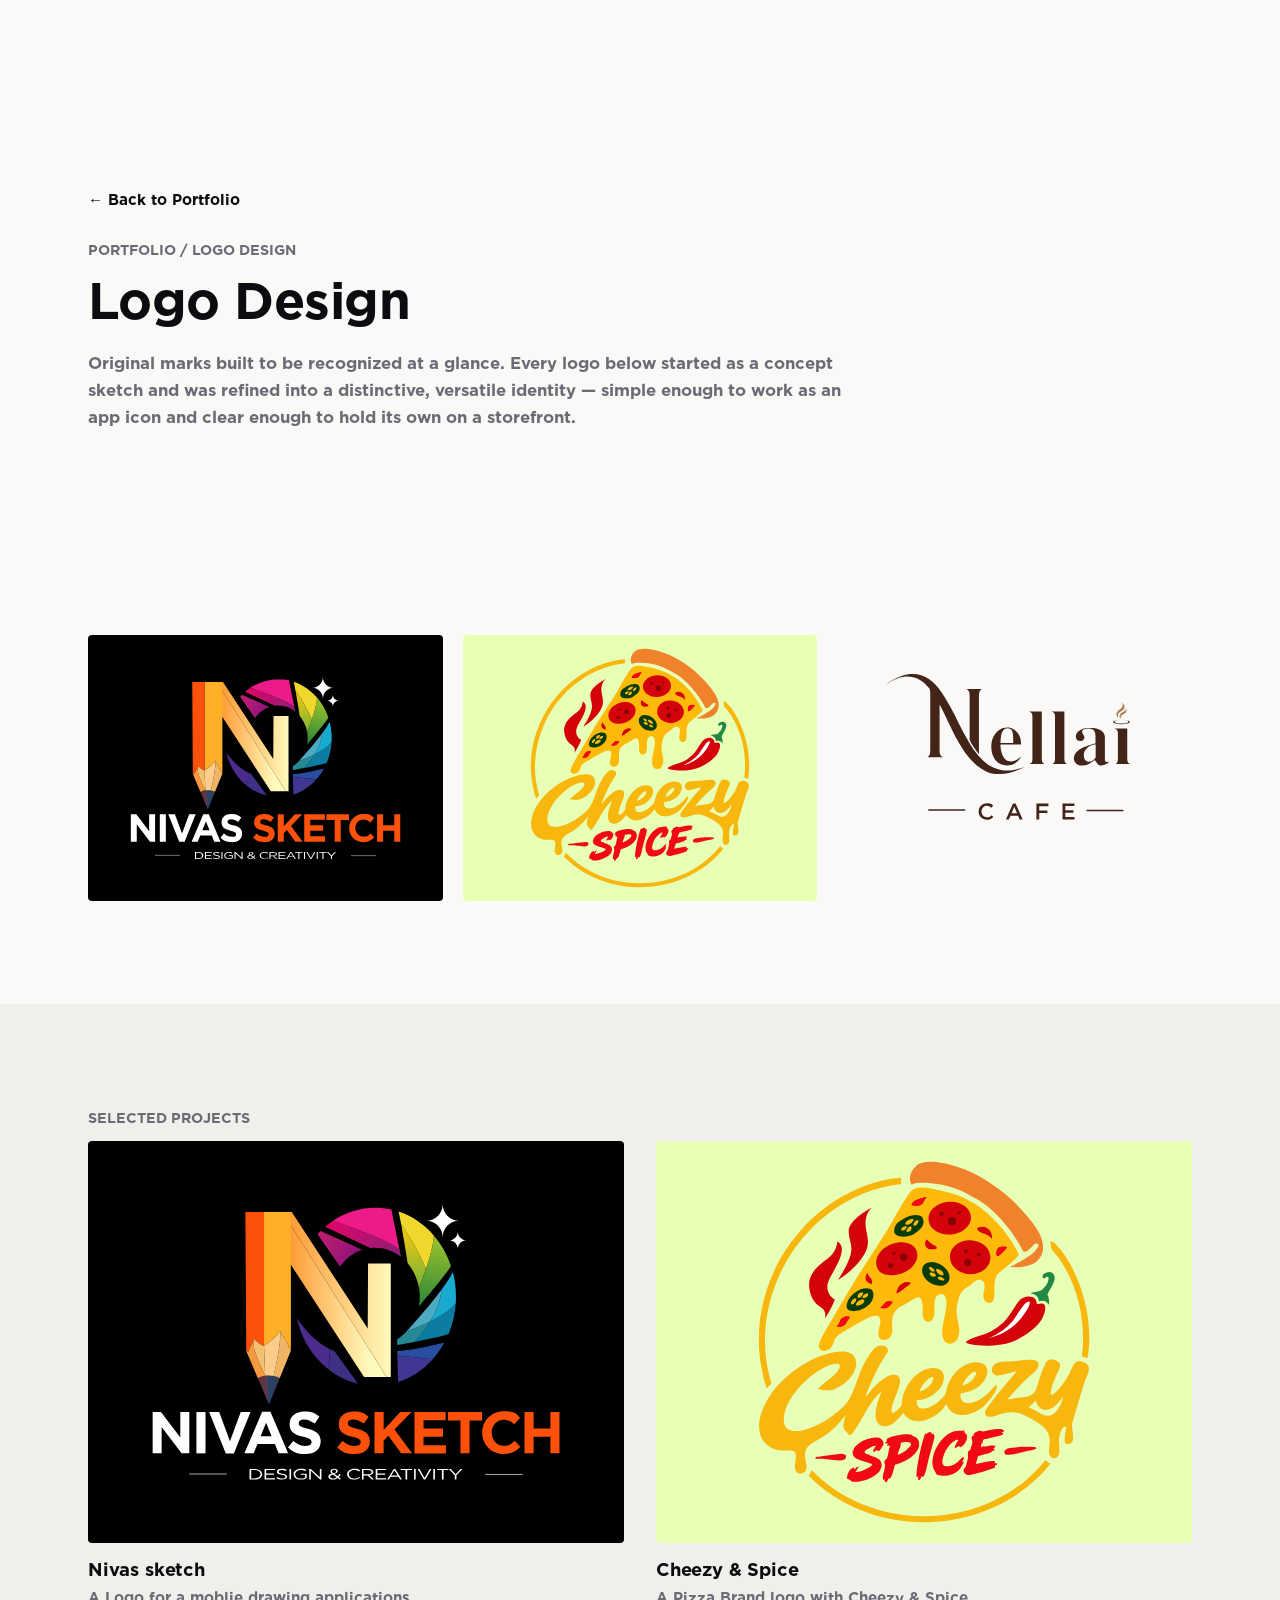
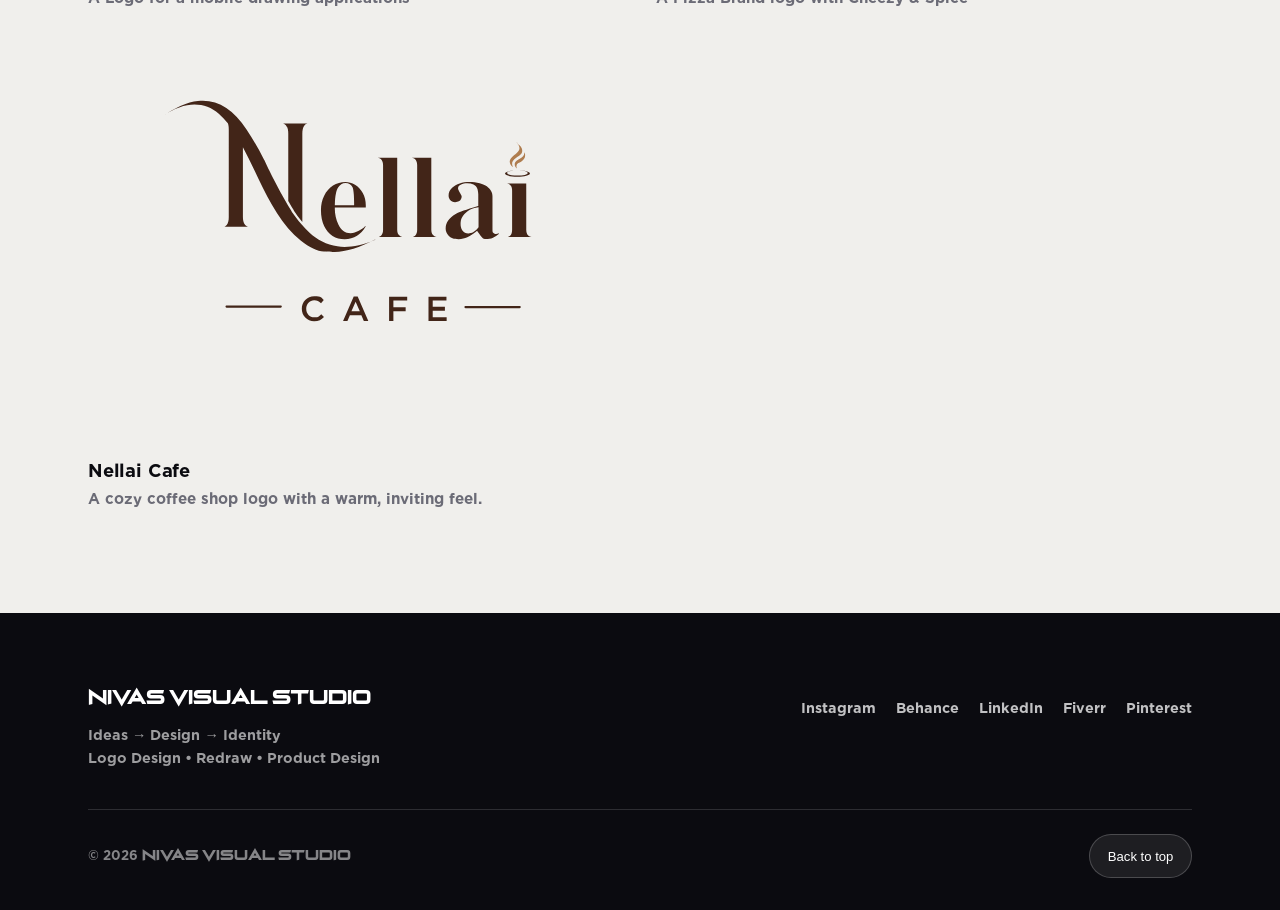
==== commit bf251663: "Update logo-design.html" ====
--- a/logo-design.html
+++ b/logo-design.html
@@ -76,11 +76,9 @@
 
         <ul class="footer-social">
           <li><a href="https://www.instagram.com/nivas_visuals?stkn=MXJjbTNqYXFpa2Yycw==" target="_blank" rel="noopener">Instagram</a></li>
-          <li><a href="https://www.facebook.com/share/1EwUZqebmU/" target="_blank" rel="noopener">Facebook</a></li>
           <li><a href="https://www.behance.net/srinivachinnad" target="_blank" rel="noopener">Behance</a></li>
           <li><a href="https://www.linkedin.com/in/nivas-visual-studio-7a949943b" target="_blank" rel="noopener">LinkedIn</a></li>
           <li><a href="https://www.fiverr.com/nivas_san_" target="_blank" rel="noopener">Fiverr</a></li>
-          <li><a href="https://www.threads.com/@nivas_visuals" target="_blank" rel="noopener">Threads</a></li>
           <li><a href="https://pin.it/4zKWXtsOT" target="_blank" rel="noopener">Pinterest</a></li>
         </ul>
       </div>
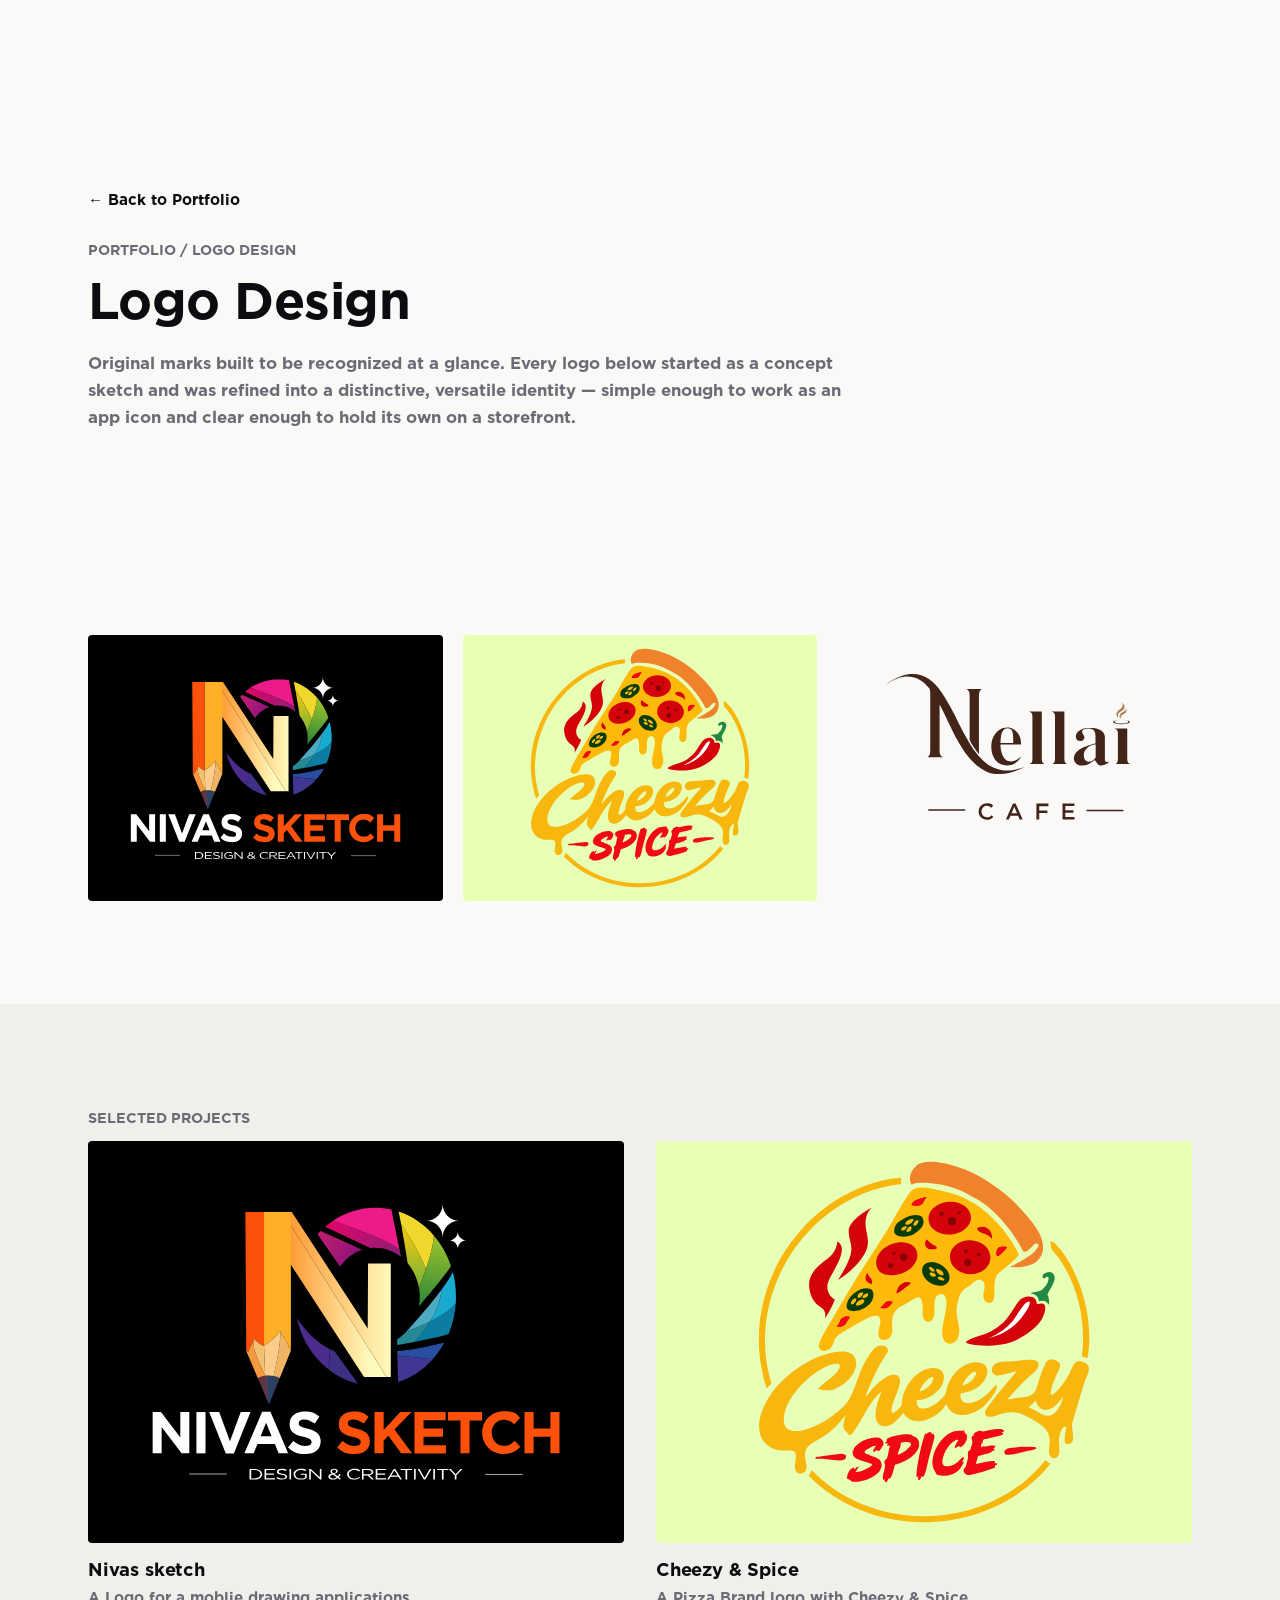
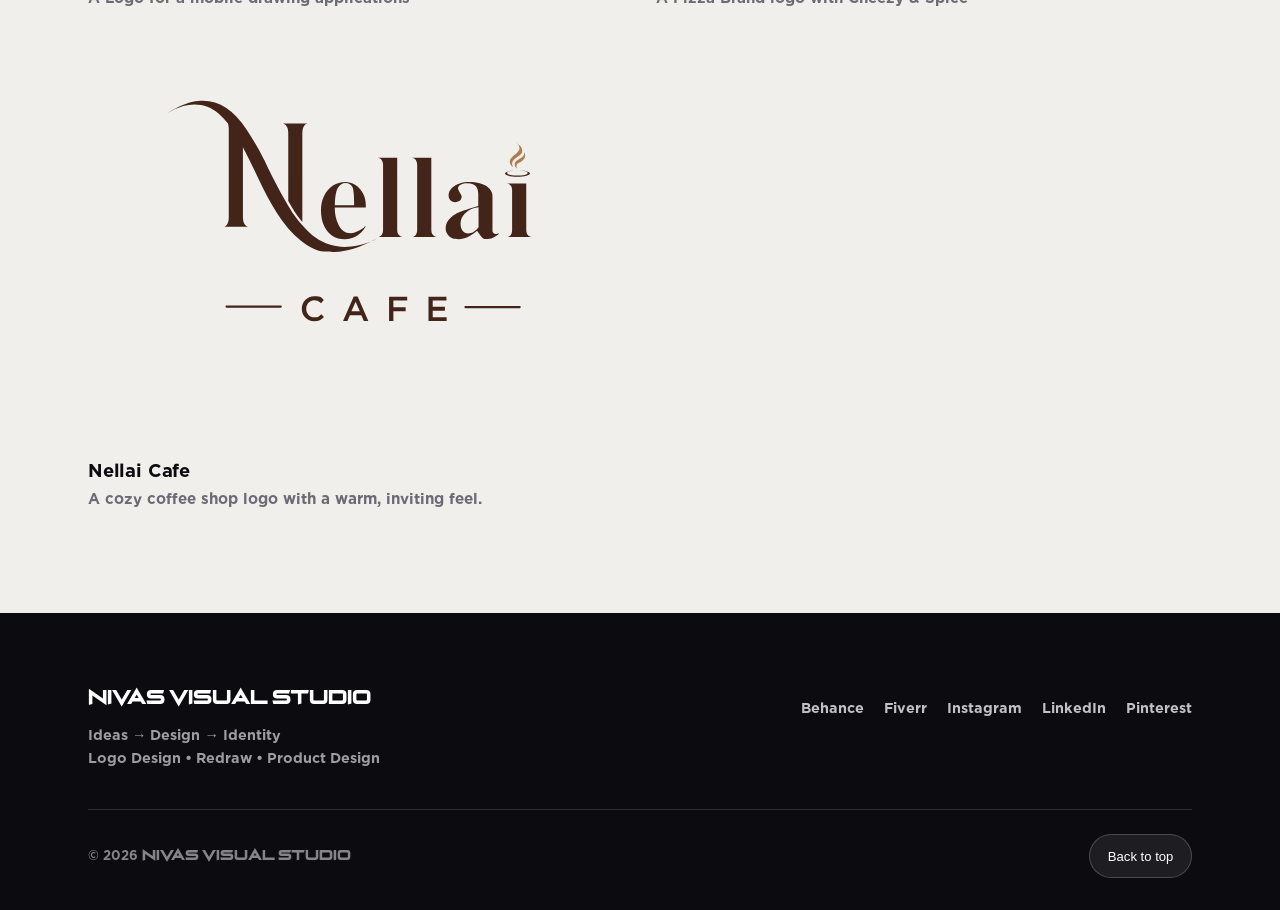
==== commit a7df9ad1: "Update logo-design.html" ====
--- a/logo-design.html
+++ b/logo-design.html
@@ -75,10 +75,10 @@
         </div>
 
         <ul class="footer-social">
+          <li><a href="https://www.behance.net/srinivachinnad" target="_blank" rel="noopener">Behance</a></li>
+          <li><a href="https://www.fiverr.com/nivas_san_" target="_blank" rel="noopener">Fiverr</a></li>
           <li><a href="https://www.instagram.com/nivas_visuals?stkn=MXJjbTNqYXFpa2Yycw==" target="_blank" rel="noopener">Instagram</a></li>
-          <li><a href="https://www.behance.net/srinivachinnad" target="_blank" rel="noopener">Behance</a></li>
           <li><a href="https://www.linkedin.com/in/nivas-visual-studio-7a949943b" target="_blank" rel="noopener">LinkedIn</a></li>
-          <li><a href="https://www.fiverr.com/nivas_san_" target="_blank" rel="noopener">Fiverr</a></li>
           <li><a href="https://pin.it/4zKWXtsOT" target="_blank" rel="noopener">Pinterest</a></li>
         </ul>
       </div>
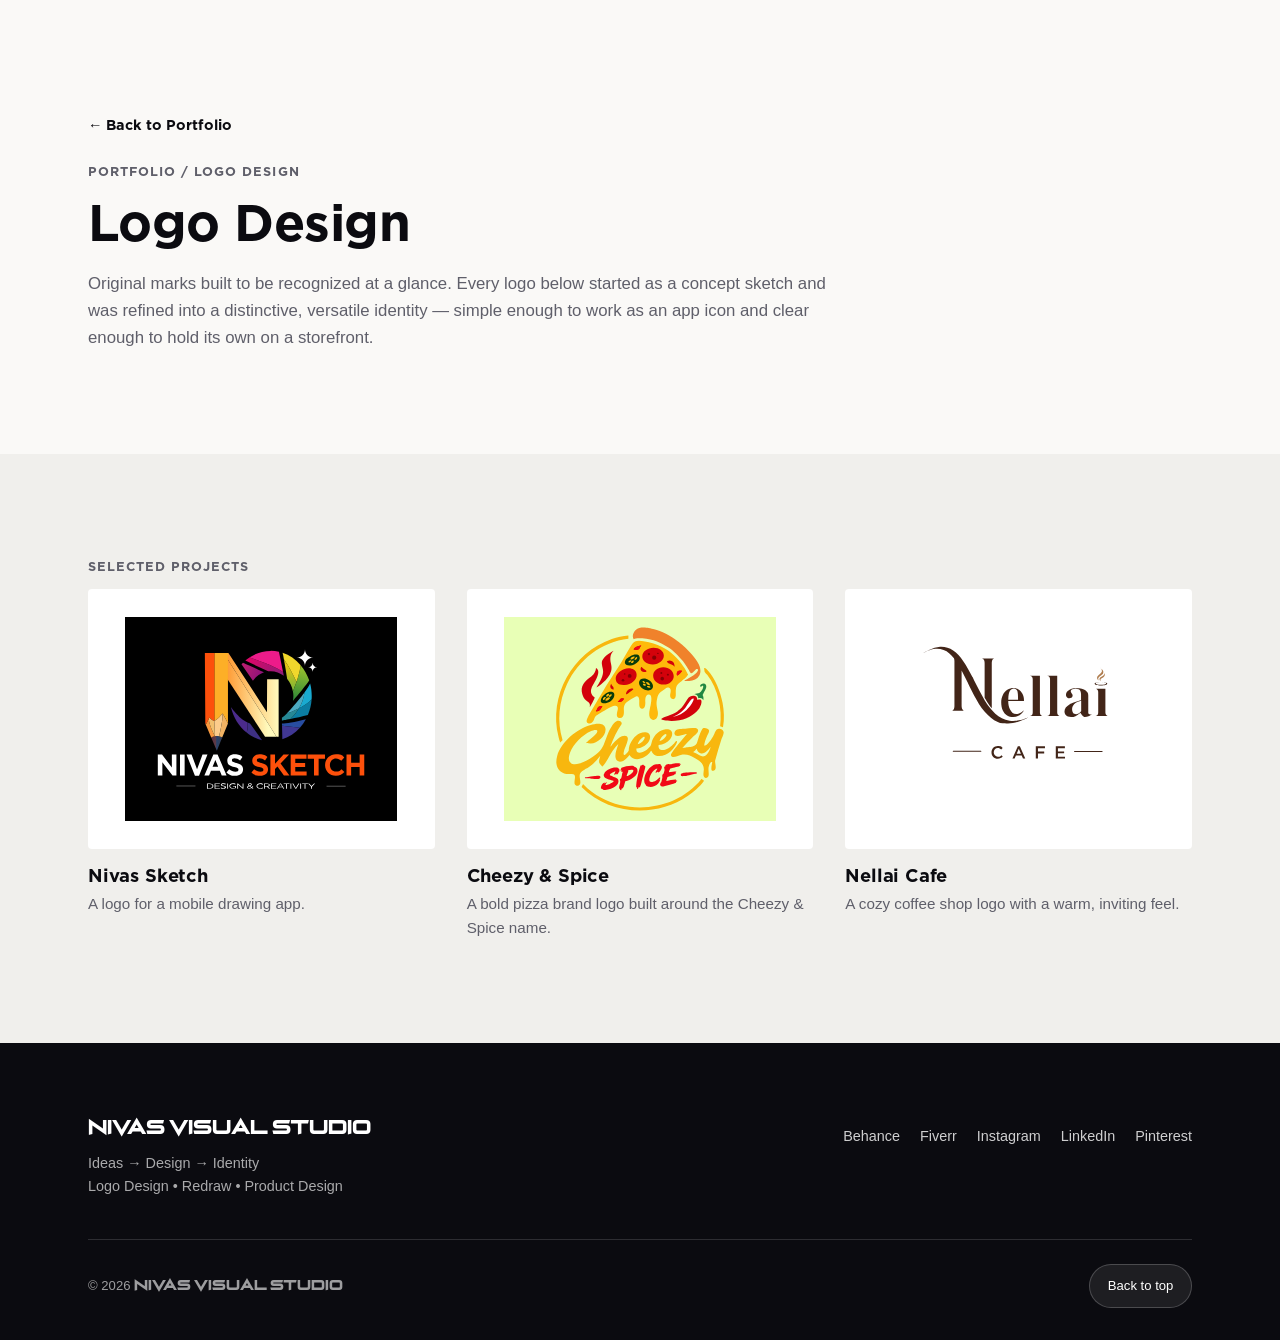
==== commit 8d5a6275: "Revise logo design page metadata and structure Updated the title and meta description for the logo d" ====
--- a/logo-design.html
+++ b/logo-design.html
@@ -3,67 +3,68 @@
 <head>
   <meta charset="UTF-8">
   <meta name="viewport" content="width=device-width, initial-scale=1">
-  <title>Nivas Visual Studio | Portfolio & Creative Studio</title>
-  <meta name="description" content="Welcome to Nivas Visual Studio. Explore our visual art, design, and creative portfolio.">
-  <link rel="canonical" href="https://nivasvisualstudio.in/" />
-  <link rel="icon" type="image/svg+xml" href="assets/logo.svg">
+  <title>Logo Design Portfolio | Nivas Visual Studio</title>
+  <meta name="description" content="Selected logo design work by Nivas Visual Studio: original marks for an app, a pizza brand and a cafe, built to be recognized at a glance.">
+  <meta name="robots" content="index, follow, max-image-preview:large">
+  <link rel="canonical" href="https://nivasvisualstudio.in/logo-design.html" />
+  <link rel="icon" type="image/png" href="assets/favicon.png">
+  <link rel="apple-touch-icon" href="assets/favicon.png">
   <meta name="google-site-verification" content="T27HMMKFLb3zvgQTBLSldwvNvk717t6Sdw0P6hKY0VY" />
   <meta name="theme-color" content="#000000">
+
+  <meta property="og:type" content="website">
+  <meta property="og:site_name" content="Nivas Visual Studio">
+  <meta property="og:title" content="Logo Design Portfolio | Nivas Visual Studio">
+  <meta property="og:description" content="Original logo designs: simple, distinctive and versatile identities.">
+  <meta property="og:url" content="https://nivasvisualstudio.in/logo-design.html">
+  <meta property="og:image" content="https://nivasvisualstudio.in/images/hero_bg.jpg">
+  <meta name="twitter:card" content="summary_large_image">
+
+  <script>document.documentElement.classList.add('js');</script>
 
   <link rel="preload" href="fonts/DecadenceStraight.otf" as="font" type="font/otf" crossorigin>
   <link rel="preload" href="fonts/Gotham-Bold.otf" as="font" type="font/otf" crossorigin>
   <link rel="stylesheet" href="css/style.css">
-
-  <noscript>
-    <meta http-equiv="refresh" content="0;url=main.html">
-  </noscript>
 </head>
 <body>
+  <a class="skip-link" href="#main">Skip to content</a>
 
-  <section class="page-intro">
-    <div class="container">
-      <a href="main.html#portfolio" class="back-link reveal">&larr; Back to Portfolio</a>
-      <p class="page-eyebrow reveal">PORTFOLIO / LOGO DESIGN</p>
-      <h1 class="page-title reveal">Logo Design</h1>
-      <p class="page-lede reveal">Original marks built to be recognized at a glance. Every logo below started as a concept sketch and was refined into a distinctive, versatile identity &mdash; simple enough to work as an app icon and clear enough to hold its own on a storefront.</p>
-    </div>
-  </section>
+  <main id="main">
+    <section class="page-intro">
+      <div class="container">
+        <a href="main.html#portfolio" class="back-link reveal">&larr; Back to Portfolio</a>
+        <p class="page-eyebrow reveal">PORTFOLIO / LOGO DESIGN</p>
+        <h1 class="page-title reveal">Logo Design</h1>
+        <p class="page-lede reveal">Original marks built to be recognized at a glance. Every logo below started as a concept sketch and was refined into a distinctive, versatile identity &mdash; simple enough to work as an app icon and clear enough to hold its own on a storefront.</p>
+      </div>
+    </section>
 
-  <section>
-    <div class="container">
-      <div class="gallery-grid reveal">
-        <img src="images/logo/Nivas sketch app logo.svg" alt="Logo design gallery image 1" loading="lazy">
-        <img src="images/logo/Cheezy Spice Pizza Logo.svg" alt="Logo design gallery image 2" loading="lazy">
-        <img src="images/logo/Nellai Cafe.svg" alt="Logo design gallery image 3" loading="lazy">
-      </div>
-    </div>
-  </section>
+    <section class="section-alt">
+      <div class="container">
+        <p class="page-eyebrow reveal">SELECTED PROJECTS</p>
 
-  <section style="background: var(--color-paper-dim);">
-    <div class="container">
-      <p class="page-eyebrow reveal">SELECTED PROJECTS</p>
+        <div class="project-grid reveal">
+          <div class="project-card">
+            <img class="fit-contain" src="images/logo/Nivas sketch app logo.svg" alt="Nivas Sketch logo, a mark for a mobile drawing app" loading="lazy">
+            <h2 class="project-title">Nivas Sketch</h2>
+            <p class="project-desc">A logo for a mobile drawing app.</p>
+          </div>
 
-      <div class="project-grid reveal">
-        <div class="project-card">
-          <img src="images/logo/Nivas sketch app logo.svg" alt="Project 01" loading="lazy">
-          <h3 class="project-title">Nivas sketch</h3>
-          <p class="project-desc">A Logo for a moblie drawing applications</p>
-        </div>
+          <div class="project-card">
+            <img class="fit-contain" src="images/logo/Cheezy Spice Pizza Logo.svg" alt="Cheezy &amp; Spice pizza brand logo" loading="lazy">
+            <h2 class="project-title">Cheezy &amp; Spice</h2>
+            <p class="project-desc">A bold pizza brand logo built around the Cheezy &amp; Spice name.</p>
+          </div>
 
-        <div class="project-card">
-          <img src="images/logo/Cheezy Spice Pizza Logo.svg" alt="Project 02" loading="lazy">
-          <h3 class="project-title">Cheezy & Spice</h3>
-          <p class="project-desc">A Pizza Brand logo with Cheezy & Spice</p>
-        </div>
-
-        <div class="project-card">
-          <img src="images/logo/Nellai Cafe.svg" alt="Project 03" loading="lazy">
-          <h3 class="project-title">Nellai Cafe</h3>
-          <p class="project-desc">A cozy coffee shop logo with a warm, inviting feel.</p>
+          <div class="project-card">
+            <img class="fit-contain" src="images/logo/Nellai Cafe.svg" alt="Nellai Cafe logo for a coffee shop" loading="lazy">
+            <h2 class="project-title">Nellai Cafe</h2>
+            <p class="project-desc">A cozy coffee shop logo with a warm, inviting feel.</p>
+          </div>
         </div>
       </div>
-    </div>
-  </section>
+    </section>
+  </main>
 
   <footer class="site-footer">
     <div class="container">
@@ -75,11 +76,11 @@
         </div>
 
         <ul class="footer-social">
-          <li><a href="https://www.behance.net/srinivachinnad" target="_blank" rel="noopener">Behance</a></li>
-          <li><a href="https://www.fiverr.com/nivas_san_" target="_blank" rel="noopener">Fiverr</a></li>
-          <li><a href="https://www.instagram.com/nivas_visuals?stkn=MXJjbTNqYXFpa2Yycw==" target="_blank" rel="noopener">Instagram</a></li>
-          <li><a href="https://www.linkedin.com/in/nivas-visual-studio-7a949943b" target="_blank" rel="noopener">LinkedIn</a></li>
-          <li><a href="https://pin.it/4zKWXtsOT" target="_blank" rel="noopener">Pinterest</a></li>
+          <li><a href="https://www.behance.net/srinivachinnad" target="_blank" rel="noopener noreferrer">Behance</a></li>
+          <li><a href="https://www.fiverr.com/nivas_san_" target="_blank" rel="noopener noreferrer">Fiverr</a></li>
+          <li><a href="https://www.instagram.com/nivas_visuals" target="_blank" rel="noopener noreferrer">Instagram</a></li>
+          <li><a href="https://www.linkedin.com/in/nivas-visual-studio-7a949943b" target="_blank" rel="noopener noreferrer">LinkedIn</a></li>
+          <li><a href="https://pin.it/4zKWXtsOT" target="_blank" rel="noopener noreferrer">Pinterest</a></li>
         </ul>
       </div>
 
@@ -90,26 +91,6 @@
     </div>
   </footer>
 
-  <script src="js/script.js"></script>
-  <script>
-  (function () {
-    var nav = performance.getEntriesByType('navigation')[0];
-    var isReload = nav ? nav.type === 'reload'
-                       : performance.navigation && performance.navigation.type === 1;
-
-    if (isReload) {
-      // Don't let the browser restore the old scroll position
-      if ('scrollRestoration' in history) history.scrollRestoration = 'manual';
-
-      // Remove #section from the URL so the browser doesn't jump to it
-      if (location.hash) history.replaceState(null, '', location.pathname + location.search);
-
-      window.scrollTo(0, 0);
-      window.addEventListener('load', function () {
-        window.scrollTo(0, 0);
-      });
-    }
-  })();
-</script>
+  <script src="js/script.js" defer></script>
 </body>
 </html>
--- a/css/style.css
+++ b/css/style.css
@@ -3,7 +3,7 @@
 @font-face {
   font-family: "Decadence Straight";
   src: url("../fonts/DecadenceStraight.otf") format("opentype");
-  font-weight: 100 900;
+  font-weight: normal;
   font-style: normal;
   font-display: swap;
 }
@@ -11,7 +11,7 @@
 @font-face {
   font-family: "Gotham Bold";
   src: url("../fonts/Gotham-Bold.otf") format("opentype");
-  font-weight: 100 900;
+  font-weight: 700;
   font-style: normal;
   font-display: swap;
 }
@@ -20,20 +20,24 @@
   --color-ink: #0b0b10;
   --color-paper: #faf9f7;
   --color-paper-dim: #f0efec;
-  --color-gray: #6b6b76;
+  --color-gray: #5f5f6a;
   --color-line: #e2e0db;
-  --color-accent-a: #5b5fef;
-  --color-accent-b: #8b5cf6;
+  /* Brand blue, matching the intro animation */
+  --color-accent-a: #0000e1;
+  --color-accent-b: #4b4bff;
   --color-accent-grad: linear-gradient(135deg, var(--color-accent-a), var(--color-accent-b));
 
+  /* Headings use Gotham Bold. Body copy uses a regular-weight face so
+     paragraphs stay readable. If you own "Gotham Book", add it with
+     @font-face and put it first in --font-body. */
   --font-display: "Gotham Bold", "Helvetica Neue", Arial, sans-serif;
   --font-brand: "Decadence Straight", Georgia, serif;
-  --font-body: "Gotham Bold", "Helvetica Neue", Arial, sans-serif;
+  --font-body: "Helvetica Neue", Helvetica, Arial, system-ui, sans-serif;
 
   --space-section: clamp(3.5rem, 8vw, 8rem);
   --content-max: 1200px;
   --content-narrow: 760px;
-  --header-h: 76px;
+  --header-h: 0px; /* no fixed header */
   --gutter: clamp(1.25rem, 4vw, 3rem);
 }
 
@@ -54,7 +58,7 @@
     animation-iteration-count: 1 !important;
     transition-duration: 0.01ms !important;
   }
-  .reveal { opacity: 1; transform: none; }
+  .js .reveal { opacity: 1; transform: none; }
   .hero-content { opacity: 1; transform: none; }
 }
 
@@ -71,7 +75,7 @@
   overflow-wrap: break-word;
 }
 
-body.nav-open { overflow: hidden; }
+body.modal-open { overflow: hidden; }
 
 img, video, svg { max-width: 100%; height: auto; }
 img { display: block; }
@@ -80,6 +84,7 @@
 
 h1, h2, h3, h4 {
   font-family: var(--font-display);
+  font-weight: 700;
   margin: 0;
   line-height: 1.1;
   letter-spacing: -0.01em;
@@ -97,15 +102,42 @@
 }
 
 section { padding: var(--space-section) 0; }
-
-.visually-hidden {
+.section-alt { background: var(--color-paper-dim); }
+
+.sr-only {
   position: absolute;
   width: 1px;
   height: 1px;
+  padding: 0;
+  margin: -1px;
   overflow: hidden;
   clip: rect(0,0,0,0);
   white-space: nowrap;
-}
+  border: 0;
+}
+
+/* Honeypot field: off-screen, not display:none */
+.hp {
+  position: absolute !important;
+  left: -9999px;
+  width: 1px;
+  height: 1px;
+  opacity: 0;
+}
+
+.skip-link {
+  position: fixed;
+  top: -100px;
+  left: 12px;
+  z-index: 2000;
+  padding: 0.65rem 1rem;
+  background: var(--color-ink);
+  color: #fff;
+  border-radius: 4px;
+  font-size: 0.9rem;
+}
+
+.skip-link:focus { top: 12px; }
 
 a:focus-visible,
 button:focus-visible,
@@ -115,103 +147,6 @@
   outline: 2px solid var(--color-accent-a);
   outline-offset: 3px;
 }
-
-/* ---------- Header ---------- */
-.site-header {
-  position: fixed;
-  top: 0;
-  left: 0;
-  right: 0;
-  z-index: 500;
-  background: rgba(250, 249, 247, 0.88);
-  -webkit-backdrop-filter: blur(10px);
-  backdrop-filter: blur(10px);
-  border-bottom: 1px solid var(--color-line);
-  padding-top: env(safe-area-inset-top);
-}
-
-.site-header .container {
-  display: flex;
-  align-items: center;
-  justify-content: space-between;
-  height: var(--header-h);
-  gap: 1rem;
-}
-
-.brand {
-  display: flex;
-  align-items: center;
-  gap: 0.65rem;
-  font-family: var(--font-brand);
-  font-weight: 600;
-  font-size: 1.05rem;
-  min-width: 0;
-}
-
-.brand span, .brand-name {
-  white-space: nowrap;
-  overflow: hidden;
-  text-overflow: ellipsis;
-}
-
-.brand-mark { width: 30px; height: 30px; flex-shrink: 0; }
-
-.main-nav ul {
-  list-style: none;
-  display: flex;
-  gap: clamp(1.25rem, 2vw, 2.25rem);
-  margin: 0;
-  padding: 0;
-}
-
-.main-nav a {
-  font-size: 0.95rem;
-  color: var(--color-ink);
-  position: relative;
-  padding: 0.25rem 0;
-}
-
-.main-nav a::after {
-  content: "";
-  position: absolute;
-  left: 0;
-  right: 100%;
-  bottom: -2px;
-  height: 1px;
-  background: var(--color-ink);
-  transition: right 0.25s ease;
-}
-
-.main-nav a:hover::after { right: 0; }
-
-.nav-toggle {
-  display: none;
-  flex-direction: column;
-  justify-content: center;
-  align-items: center;
-  gap: 5px;
-  width: 44px;
-  height: 44px;
-  margin-right: -8px;
-  background: none;
-  border: none;
-  cursor: pointer;
-  z-index: 600;
-  -webkit-tap-highlight-color: transparent;
-}
-
-.nav-toggle span {
-  display: block;
-  width: 24px;
-  height: 2px;
-  background: var(--color-ink);
-  border-radius: 2px;
-  transition: transform 0.3s ease, opacity 0.3s ease;
-}
-
-.nav-toggle.is-open span:nth-child(1) { transform: translateY(7px) rotate(45deg); }
-.nav-toggle.is-open span:nth-child(2) { opacity: 0; }
-.nav-toggle.is-open span:nth-child(3) { transform: translateY(-7px) rotate(-45deg); }
 
 /* ---------- Hero ---------- */
 .hero {
@@ -263,20 +198,14 @@
   margin: 0 auto 1.75rem;
 }
 
-.hero-title {
-  font-size: clamp(1.75rem, 6vw, 3.4rem);
-  font-weight: 600;
-  letter-spacing: 0.02em;
-}
-
 .hero-tagline {
-  margin-top: 1rem;
-  font-family: var(--font-body);
-  font-size: clamp(0.95rem, 2.4vw, 1.2rem);
-  color: rgba(255,255,255,0.78);
+  margin: 0 auto;
+  font-family: var(--font-display);
+  font-size: clamp(0.8rem, 2vw, 1rem);
+  letter-spacing: 0.18em;
+  text-transform: uppercase;
+  color: rgba(255,255,255,0.8);
   max-width: 36rem;
-  margin-left: auto;
-  margin-right: auto;
 }
 
 .scroll-cue {
@@ -289,7 +218,7 @@
   flex-direction: column;
   align-items: center;
   gap: 0.5rem;
-  color: rgba(255,255,255,0.7);
+  color: rgba(255,255,255,0.75);
   font-size: 0.75rem;
   letter-spacing: 0.08em;
 }
@@ -301,14 +230,14 @@
   50% { transform: translateY(6px); }
 }
 
-/* ---------- Scroll reveal ---------- */
-.reveal {
+/* ---------- Scroll reveal (only hidden when JS is running) ---------- */
+.js .reveal {
   opacity: 0;
   transform: translateY(24px);
   transition: opacity 0.7s ease, transform 0.7s ease;
 }
 
-.reveal.is-visible { opacity: 1; transform: translateY(0); }
+.js .reveal.is-visible { opacity: 1; transform: translateY(0); }
 
 /* ---------- Section headings ---------- */
 .section-heading {
@@ -316,12 +245,6 @@
   margin-bottom: 1rem;
 }
 
-.section-lede {
-  max-width: var(--content-narrow);
-  color: var(--color-gray);
-  font-size: clamp(0.98rem, 1.6vw, 1.05rem);
-}
-
 /* ---------- About ---------- */
 .about-grid {
   display: grid;
@@ -337,11 +260,9 @@
 
 .about-copy p { margin-bottom: 1.15rem; color: var(--color-gray); }
 .about-copy p:last-child { margin-bottom: 0; }
-.about-copy strong { color: var(--color-ink); font-weight: 600; }
-
-.pillars {
+
+.about-copy .pillars {
   font-family: var(--font-display);
-  font-weight: 600;
   color: var(--color-ink);
 }
 
@@ -375,7 +296,6 @@
 
 .service-subtitle {
   color: var(--color-gray);
-  font-style: normal;
   margin-bottom: 1.1rem;
   font-size: clamp(0.98rem, 1.6vw, 1.05rem);
 }
@@ -420,6 +340,13 @@
   transition: transform 0.6s ease;
 }
 
+/* Logos and redraws: never crop the artwork */
+.fit-contain {
+  object-fit: contain !important;
+  background: #fff;
+  padding: clamp(0.75rem, 3vw, 1.75rem);
+}
+
 /* ---------- Process ---------- */
 .process-grid {
   display: grid;
@@ -432,7 +359,7 @@
 .process-step {
   background: var(--color-paper);
   padding: clamp(1.5rem, 3vw, 2.5rem) clamp(1.25rem, 2vw, 1.75rem);
-  transition: background 0.3s ease, transform 0.3s ease, color 0.3s ease;
+  transition: background 0.3s ease, color 0.3s ease;
 }
 
 .process-number {
@@ -458,12 +385,13 @@
   align-items: baseline;
 }
 
-.principle-name { font-family: var(--font-display); font-size: clamp(1.3rem, 3.5vw, 2rem); }
+.principle-name { font-size: clamp(1.3rem, 3.5vw, 2rem); }
 
 .principle-desc { color: var(--color-gray); max-width: 46ch; }
 
 /* ---------- Vision ---------- */
 .vision { background: var(--color-ink); color: #fff; }
+.vision .page-eyebrow { color: rgba(255,255,255,0.6); }
 
 .vision-statement {
   font-size: clamp(1.9rem, 7vw, 3.5rem);
@@ -473,19 +401,9 @@
 
 .vision-copy {
   max-width: var(--content-narrow);
-  color: rgba(255,255,255,0.7);
+  color: rgba(255,255,255,0.75);
   font-size: clamp(0.98rem, 1.6vw, 1.05rem);
 }
-
-/* ---------- Core services ---------- */
-.core-services {
-  display: grid;
-  grid-template-columns: repeat(3, 1fr);
-  gap: clamp(1.5rem, 3vw, 2.5rem);
-}
-
-.core-service h3 { font-size: 1.1rem; margin-bottom: 0.5rem; }
-.core-service p { color: var(--color-gray); font-size: 0.95rem; }
 
 /* ---------- Portfolio ---------- */
 .portfolio-grid {
@@ -525,9 +443,9 @@
 
 .portfolio-tag {
   font-size: 0.88rem;
-  color: rgba(255,255,255,0.75);
+  color: rgba(255,255,255,0.8);
   transform: translateY(6px);
-  opacity: 0.85;
+  opacity: 0.9;
   transition: transform 0.3s ease, opacity 0.3s ease;
 }
 
@@ -540,9 +458,8 @@
   min-height: 44px;
   padding: 0.75rem 1.4rem;
   border-radius: 100px;
-  font-family: var(--font-body);
-  font-size: 0.95rem;
-  font-weight: 600;
+  font-family: var(--font-display);
+  font-size: 0.9rem;
   cursor: pointer;
   border: 1px solid var(--color-ink);
   background: transparent;
@@ -552,6 +469,13 @@
 }
 
 .btn-primary { background: var(--color-ink); color: #fff; border-color: var(--color-ink); }
+.btn-block { width: 100%; }
+
+.btn:disabled { opacity: 0.6; cursor: not-allowed; }
+
+/* The review button needs JS, so only show it when JS is running */
+#open-review-modal { display: none; }
+.js #open-review-modal { display: inline-flex; }
 
 /* ---------- Testimonials ---------- */
 .testimonials-head {
@@ -567,6 +491,11 @@
   display: grid;
   grid-template-columns: repeat(auto-fit, minmax(min(100%, 260px), 1fr));
   gap: 1.5rem;
+}
+
+.testimonial-empty {
+  grid-column: 1 / -1;
+  color: var(--color-gray);
 }
 
 .testimonial-card {
@@ -591,7 +520,7 @@
   background: var(--color-accent-grad);
 }
 
-.testimonial-name { font-weight: 600; font-size: 0.95rem; }
+.testimonial-name { font-family: var(--font-display); font-size: 0.95rem; }
 
 .testimonial-text { font-size: 0.95rem; color: var(--color-gray); }
 
@@ -607,13 +536,19 @@
   padding-bottom: max(1rem, env(safe-area-inset-bottom));
   z-index: 1000;
   opacity: 0;
+  visibility: hidden;
   pointer-events: none;
-  transition: opacity 0.25s ease;
+  transition: opacity 0.25s ease, visibility 0s linear 0.25s;
   overflow-y: auto;
   -webkit-overflow-scrolling: touch;
 }
 
-.modal-overlay.is-open { opacity: 1; pointer-events: auto; }
+.modal-overlay.is-open {
+  opacity: 1;
+  visibility: visible;
+  pointer-events: auto;
+  transition: opacity 0.25s ease, visibility 0s;
+}
 
 .modal {
   background: var(--color-paper);
@@ -637,6 +572,8 @@
   margin-bottom: 1.4rem;
 }
 
+.modal-title { font-size: 1.25rem; }
+
 .modal-close {
   background: none;
   border: none;
@@ -657,8 +594,8 @@
 
 .form-field label {
   display: block;
-  font-size: 0.85rem;
-  font-weight: 600;
+  font-family: var(--font-display);
+  font-size: 0.8rem;
   margin-bottom: 0.4rem;
 }
 
@@ -668,7 +605,7 @@
   width: 100%;
   min-height: 44px;
   padding: 0.75rem 0.9rem;
-  border: 1px solid var(--color-line);
+  border: 1px solid #cfcdc7;
   border-radius: 4px;
   font-family: var(--font-body);
   font-size: 1rem; /* 16px prevents iOS zoom-on-focus */
@@ -678,20 +615,27 @@
   appearance: none;
 }
 
+.form-field select {
+  padding-right: 2.5rem;
+  background-image: url("data:image/svg+xml,%3Csvg xmlns='http://www.w3.org/2000/svg' width='12' height='8' viewBox='0 0 12 8' fill='none' stroke='%230b0b10' stroke-width='2'%3E%3Cpath d='M1 1.5l5 5 5-5'/%3E%3C/svg%3E");
+  background-repeat: no-repeat;
+  background-position: right 1rem center;
+  background-size: 12px 8px;
+}
+
 .form-field textarea { resize: vertical; min-height: 110px; }
-
-.form-note { font-size: 0.82rem; color: var(--color-gray); margin-top: 0.75rem; }
 
 .form-success {
   display: none;
   margin-top: 1rem;
   padding: 0.85rem 1rem;
   border-radius: 4px;
-  background: #eef1ff;
-  color: #363bb0;
+  background: #e8e8ff;
+  color: #1a1ab0;
   font-size: 0.9rem;
 }
 
+.form-success.is-error { background: #fdecea; color: #b3261e; }
 .form-success.is-visible { display: block; }
 
 /* ---------- Contact ---------- */
@@ -743,13 +687,12 @@
 
 .footer-brand {
   font-family: var(--font-brand);
-  font-weight: 600;
   color: #fff;
   font-size: 1.1rem;
   margin-bottom: 0.6rem;
 }
 
-.footer-tagline, .footer-services { font-size: 0.9rem; color: rgba(255,255,255,0.6); }
+.footer-tagline, .footer-services { font-size: 0.9rem; color: rgba(255,255,255,0.65); }
 
 .footer-social {
   list-style: none;
@@ -765,7 +708,7 @@
   align-items: center;
   min-height: 44px;
   font-size: 0.9rem;
-  color: rgba(255,255,255,0.75);
+  color: rgba(255,255,255,0.8);
 }
 
 .footer-bottom {
@@ -776,7 +719,7 @@
   gap: 1rem;
   padding-top: 1.5rem;
   font-size: 0.82rem;
-  color: rgba(255,255,255,0.5);
+  color: rgba(255,255,255,0.6);
 }
 
 .back-to-top {
@@ -786,6 +729,7 @@
   border-radius: 100px;
   min-height: 44px;
   padding: 0.5rem 1.1rem;
+  font-family: var(--font-body);
   font-size: 0.82rem;
   cursor: pointer;
 }
@@ -793,7 +737,13 @@
 /* ---------- Sub-pages ---------- */
 .page-intro { padding-top: calc(var(--header-h) + var(--space-section)); }
 
-.page-eyebrow { color: var(--color-gray); font-size: 0.9rem; margin-bottom: 0.75rem; }
+.page-eyebrow {
+  color: var(--color-gray);
+  font-family: var(--font-display);
+  font-size: 0.8rem;
+  letter-spacing: 0.08em;
+  margin-bottom: 0.75rem;
+}
 
 .page-title { font-size: clamp(2rem, 7vw, 3.2rem); margin-bottom: 1.25rem; }
 
@@ -803,22 +753,17 @@
   font-size: clamp(0.98rem, 1.6vw, 1.05rem);
 }
 
-.gallery-grid {
-  display: grid;
-  grid-template-columns: repeat(3, 1fr);
-  gap: 1.25rem;
-}
-
-.gallery-grid img {
-  width: 100%;
-  border-radius: 4px;
-  aspect-ratio: 4/3;
-  object-fit: cover;
-}
-
+.page-note {
+  max-width: var(--content-narrow);
+  margin-top: 1rem;
+  color: var(--color-gray);
+  font-size: 0.85rem;
+}
+
+/* Auto-fits 3 cards on desktop, 2 or 1 as space shrinks */
 .project-grid {
   display: grid;
-  grid-template-columns: repeat(2, 1fr);
+  grid-template-columns: repeat(auto-fit, minmax(min(100%, 300px), 1fr));
   gap: 2rem;
 }
 
@@ -838,24 +783,24 @@
   align-items: center;
   gap: 0.5rem;
   min-height: 44px;
-  font-size: 0.95rem;
-  font-weight: 600;
+  font-family: var(--font-display);
+  font-size: 0.9rem;
   margin-bottom: 1rem;
 }
 
 /* ---------- Brand name font ---------- */
-.brand-name { font-family: var(--font-brand) !important; }
+.brand-name { font-family: var(--font-brand); font-weight: normal; }
 
 /* =========================================================
    HOVER EFFECTS — only on devices that truly support hover
    (prevents "sticky hover" on touch screens)
    ========================================================= */
 @media (hover: hover) and (pointer: fine) {
-  .main-nav a:hover::after { right: 0; }
   .service-figure:hover img { transform: scale(1.04); }
-  .process-step:hover { background: var(--color-ink); color: #fff; transform: translateY(-4px); }
-  .process-step:hover .process-number { color: rgba(255,255,255,0.55); }
-  .process-step:hover .process-desc { color: rgba(255,255,255,0.75); }
+  .service-figure:hover img.fit-contain { transform: none; }
+  .process-step:hover { background: var(--color-ink); color: #fff; }
+  .process-step:hover .process-number { color: rgba(255,255,255,0.6); }
+  .process-step:hover .process-desc { color: rgba(255,255,255,0.8); }
   .portfolio-card:hover img { transform: scale(1.08); }
   .portfolio-card:hover .portfolio-name { color: #cfd0ff; }
   .portfolio-card:hover .portfolio-tag { transform: translateY(0); opacity: 1; }
@@ -879,63 +824,16 @@
 /* ---------- Large tablet / small laptop ---------- */
 @media (max-width: 1024px) {
   .process-grid { grid-template-columns: repeat(2, 1fr); }
-  .core-services { grid-template-columns: repeat(2, 1fr); }
-}
-
-/* ---------- Tablet & mobile nav ---------- */
+}
+
+/* ---------- Tablet ---------- */
 @media (max-width: 860px) {
-  :root { --header-h: 64px; }
-
-  .nav-toggle { display: flex; }
-
-  .main-nav {
-    position: fixed;
-    top: calc(var(--header-h) + env(safe-area-inset-top));
-    left: 0;
-    right: 0;
-    bottom: 0;
-    background: var(--color-paper);
-    overflow-y: auto;
-    -webkit-overflow-scrolling: touch;
-    transform: translateY(-8px);
-    opacity: 0;
-    visibility: hidden;
-    pointer-events: none;
-    transition: opacity 0.25s ease, transform 0.25s ease, visibility 0s linear 0.25s;
-  }
-
-  .main-nav.is-open {
-    opacity: 1;
-    visibility: visible;
-    transform: translateY(0);
-    pointer-events: auto;
-    transition: opacity 0.25s ease, transform 0.25s ease, visibility 0s;
-  }
-
-  .main-nav ul {
-    flex-direction: column;
-    padding: 1.5rem var(--gutter) calc(2rem + env(safe-area-inset-bottom));
-    gap: 0;
-  }
-
-  .main-nav li { border-bottom: 1px solid var(--color-line); }
-
-  .main-nav a {
-    display: block;
-    font-size: 1.25rem;
-    padding: 1rem 0;
-  }
-
-  .main-nav a::after { display: none; }
-
   .about-grid { grid-template-columns: 1fr; }
 }
 
 /* ---------- Tablet portrait ---------- */
 @media (max-width: 900px) {
   .portfolio-grid { grid-template-columns: repeat(2, 1fr); }
-  .gallery-grid { grid-template-columns: repeat(2, 1fr); }
-  .project-grid { grid-template-columns: 1fr; }
   .contact-grid { grid-template-columns: 1fr; }
 }
 
@@ -955,7 +853,6 @@
 /* ---------- Phones ---------- */
 @media (max-width: 640px) {
   .process-grid { grid-template-columns: 1fr; }
-  .core-services { grid-template-columns: 1fr; }
   .portfolio-grid { grid-template-columns: 1fr; }
   .portfolio-card { aspect-ratio: 4/3; }
 
@@ -977,7 +874,6 @@
 }
 
 @media (max-width: 560px) {
-  .gallery-grid { grid-template-columns: 1fr; }
   .hero-content { padding: 0 1.25rem; }
   .scroll-cue { display: none; }
 }
@@ -985,9 +881,6 @@
 /* ---------- Small phones ---------- */
 @media (max-width: 380px) {
   :root { --gutter: 1rem; }
-  .brand { font-size: 0.95rem; }
-  .brand-mark { width: 26px; height: 26px; }
-  .btn { width: 100%; }
   .testimonial-card { padding: 1.1rem; }
 }
 
